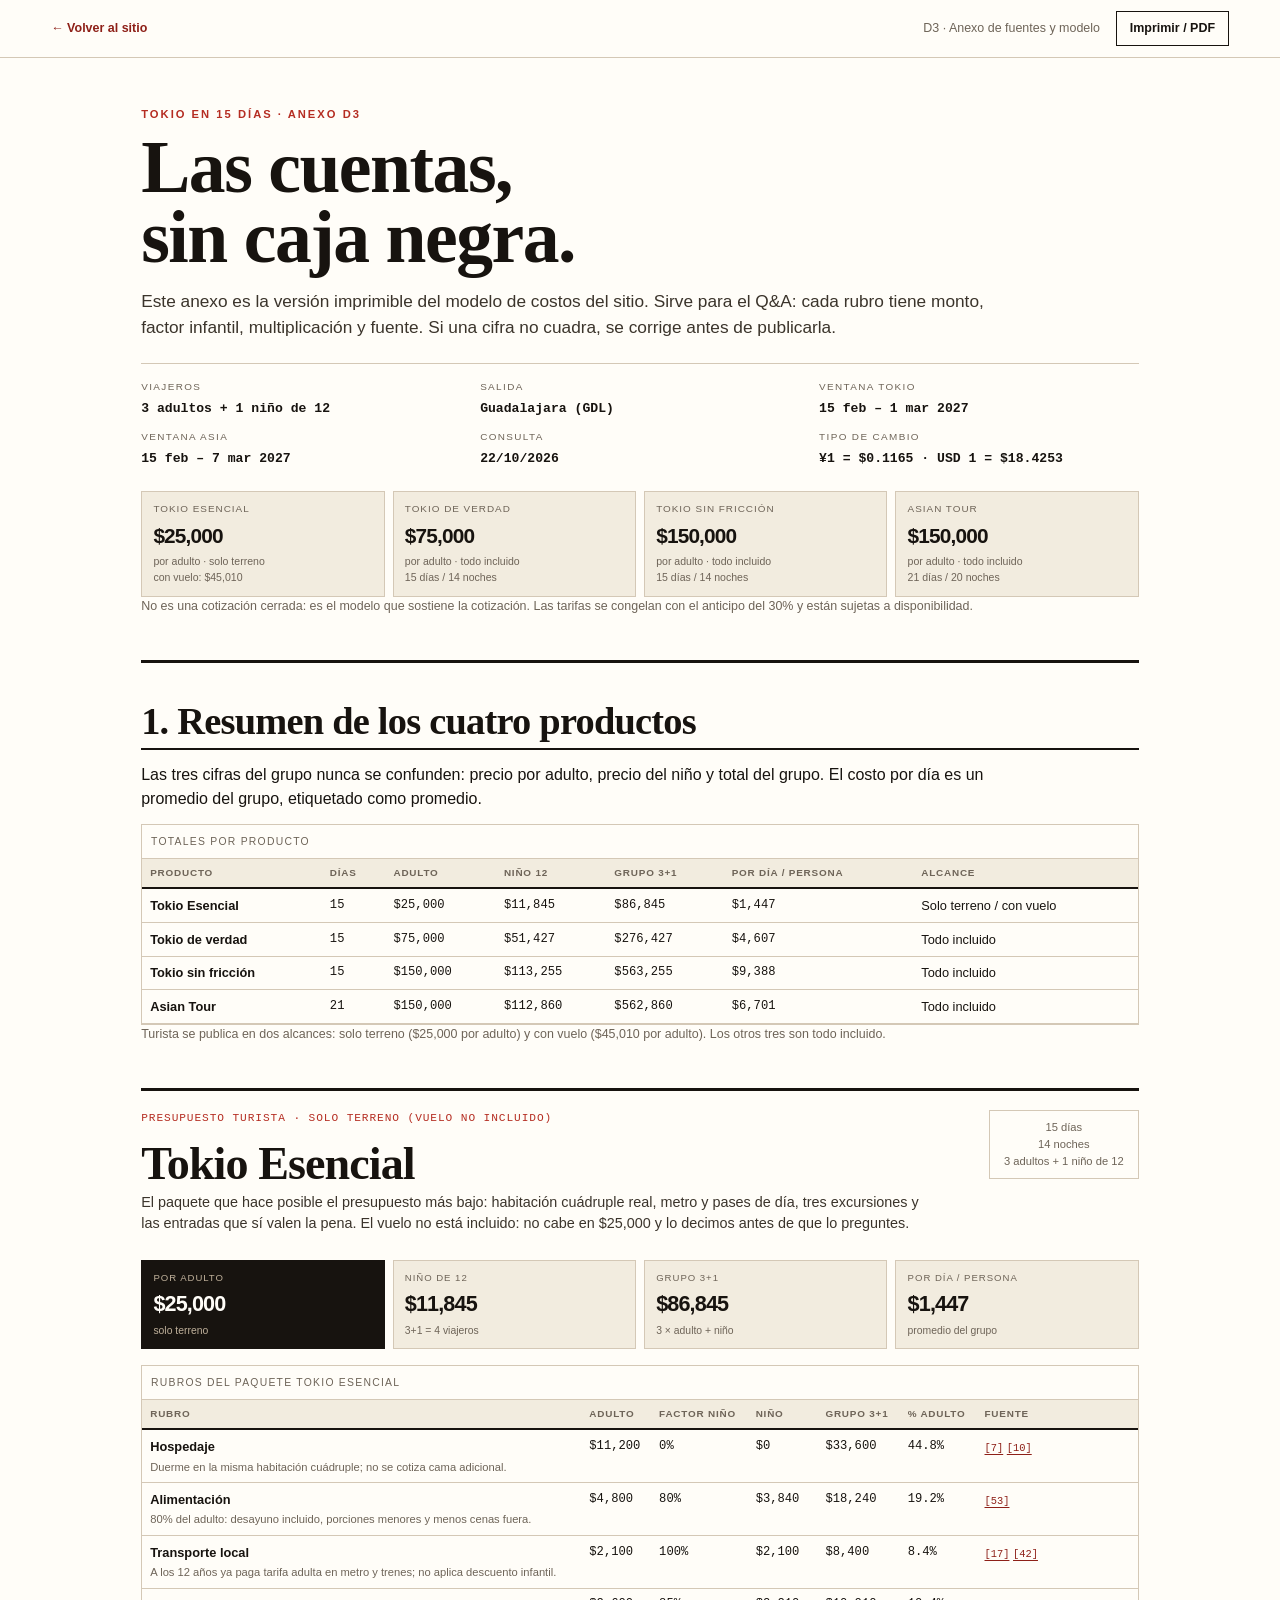
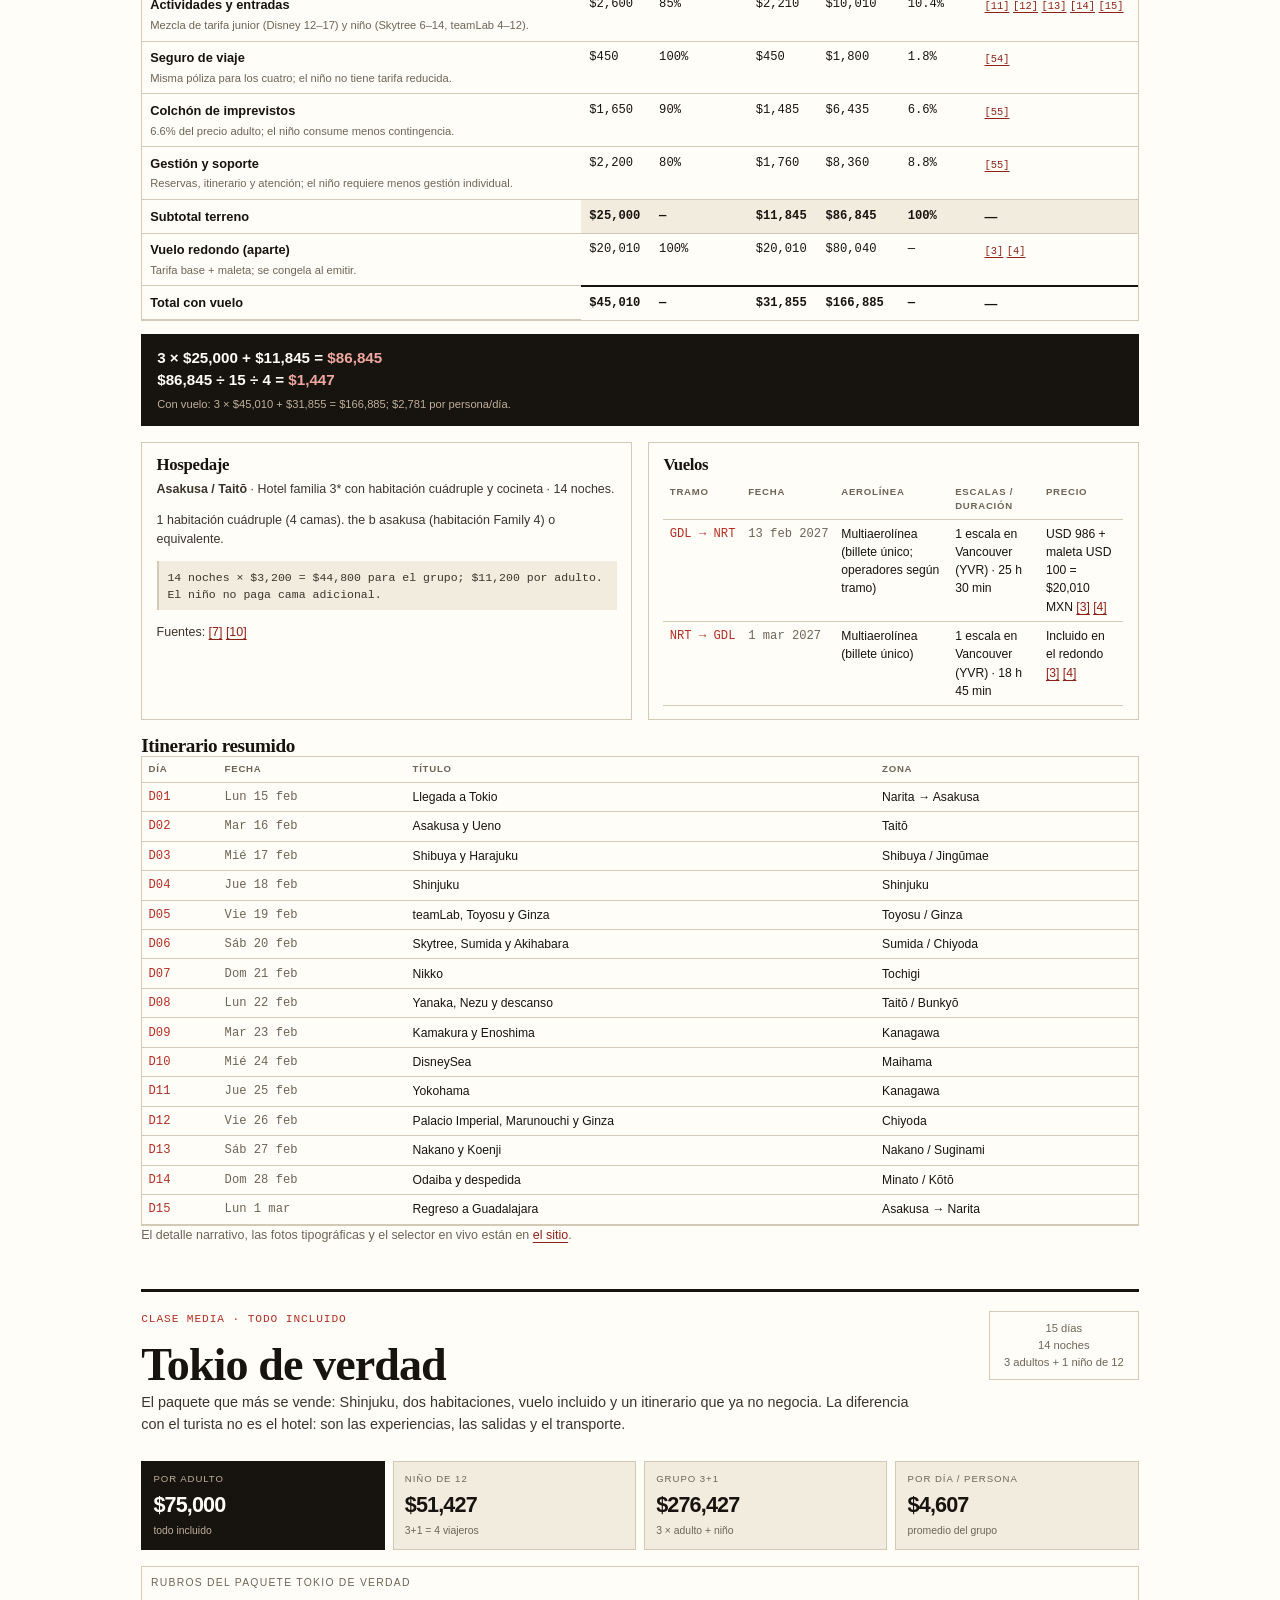
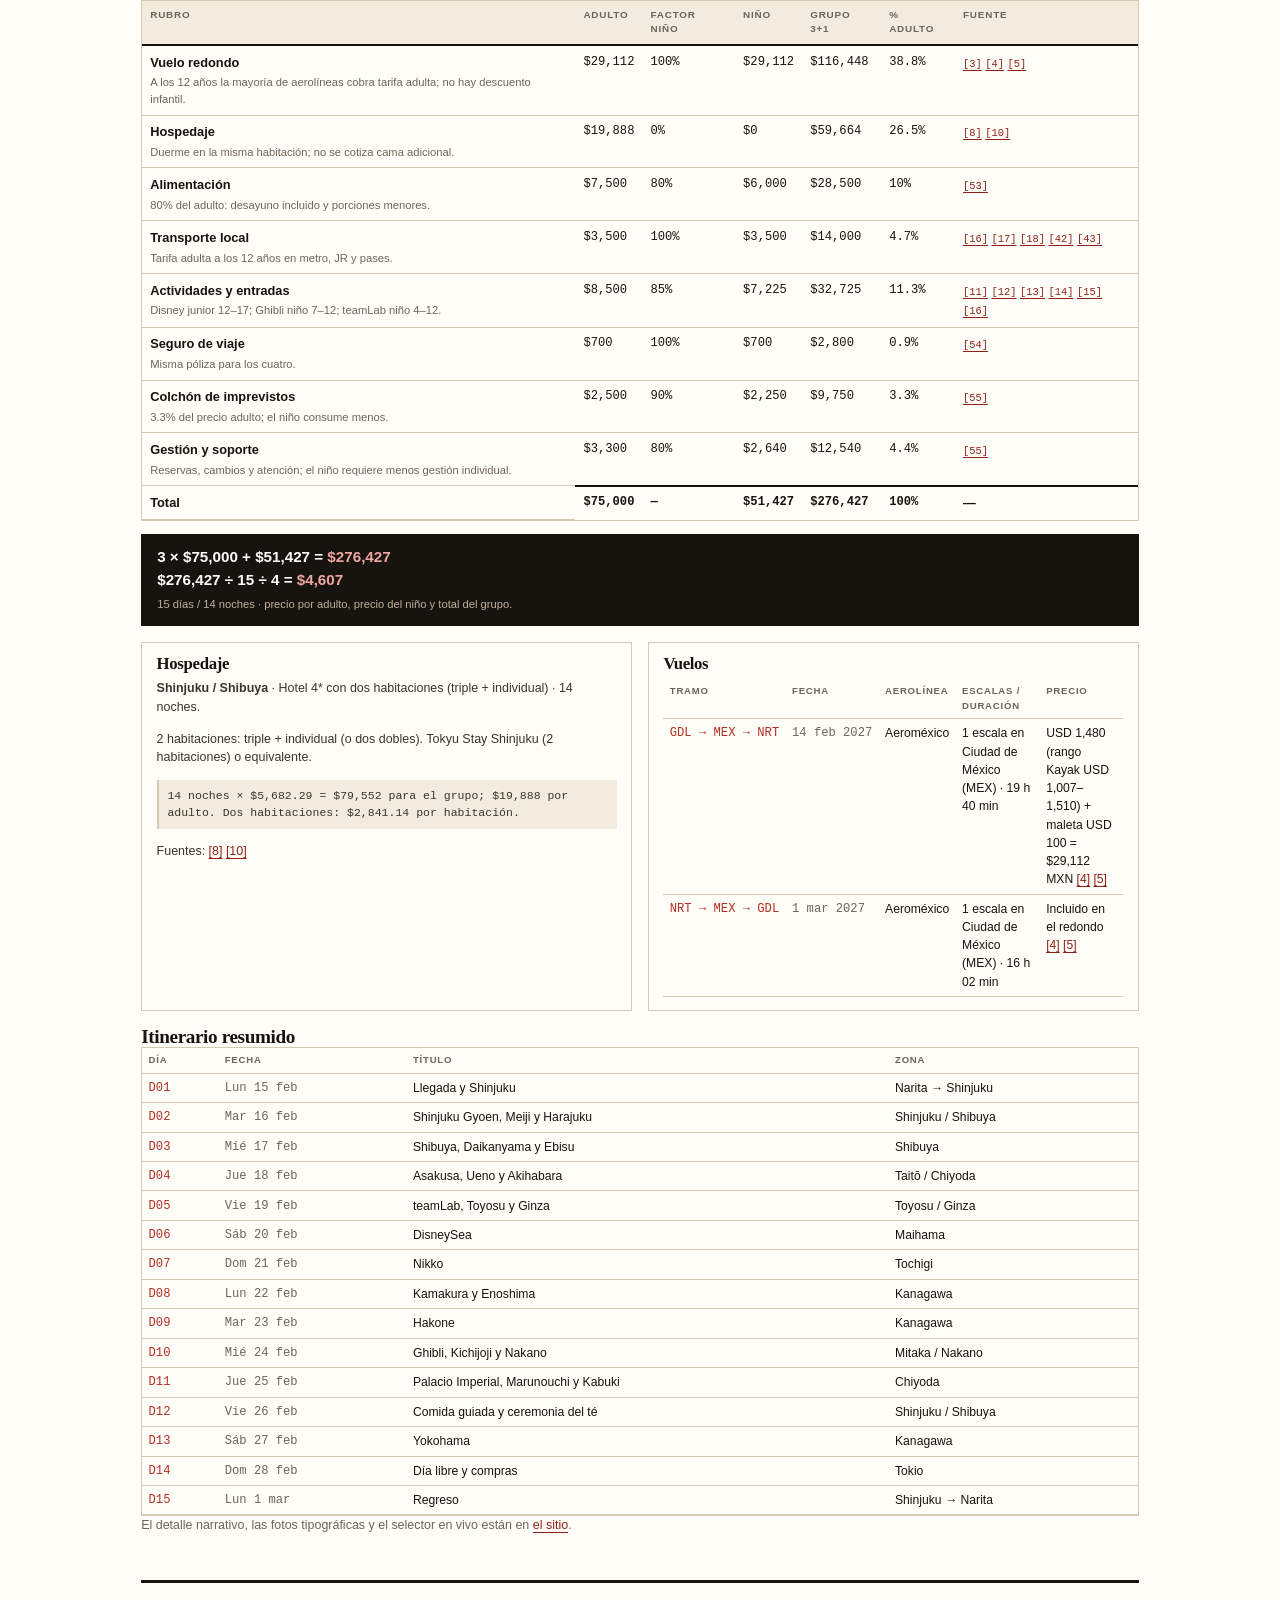
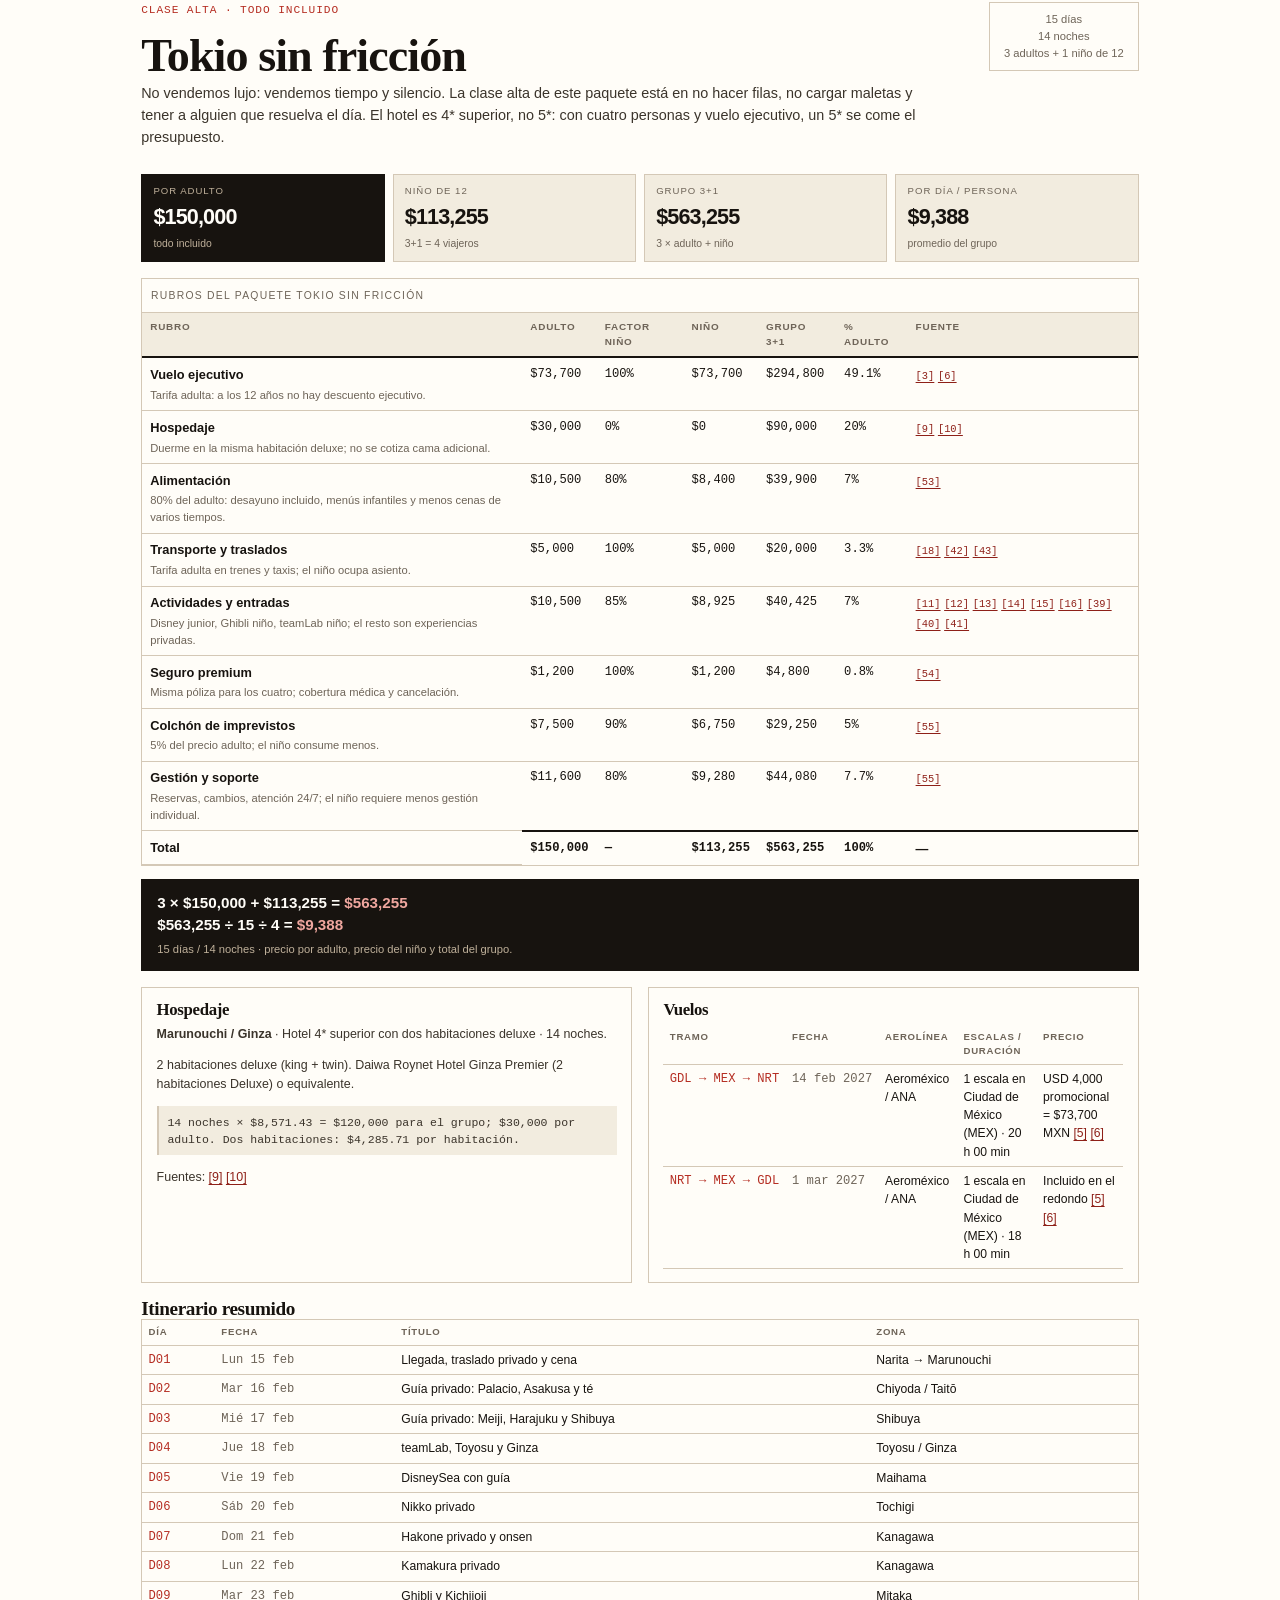
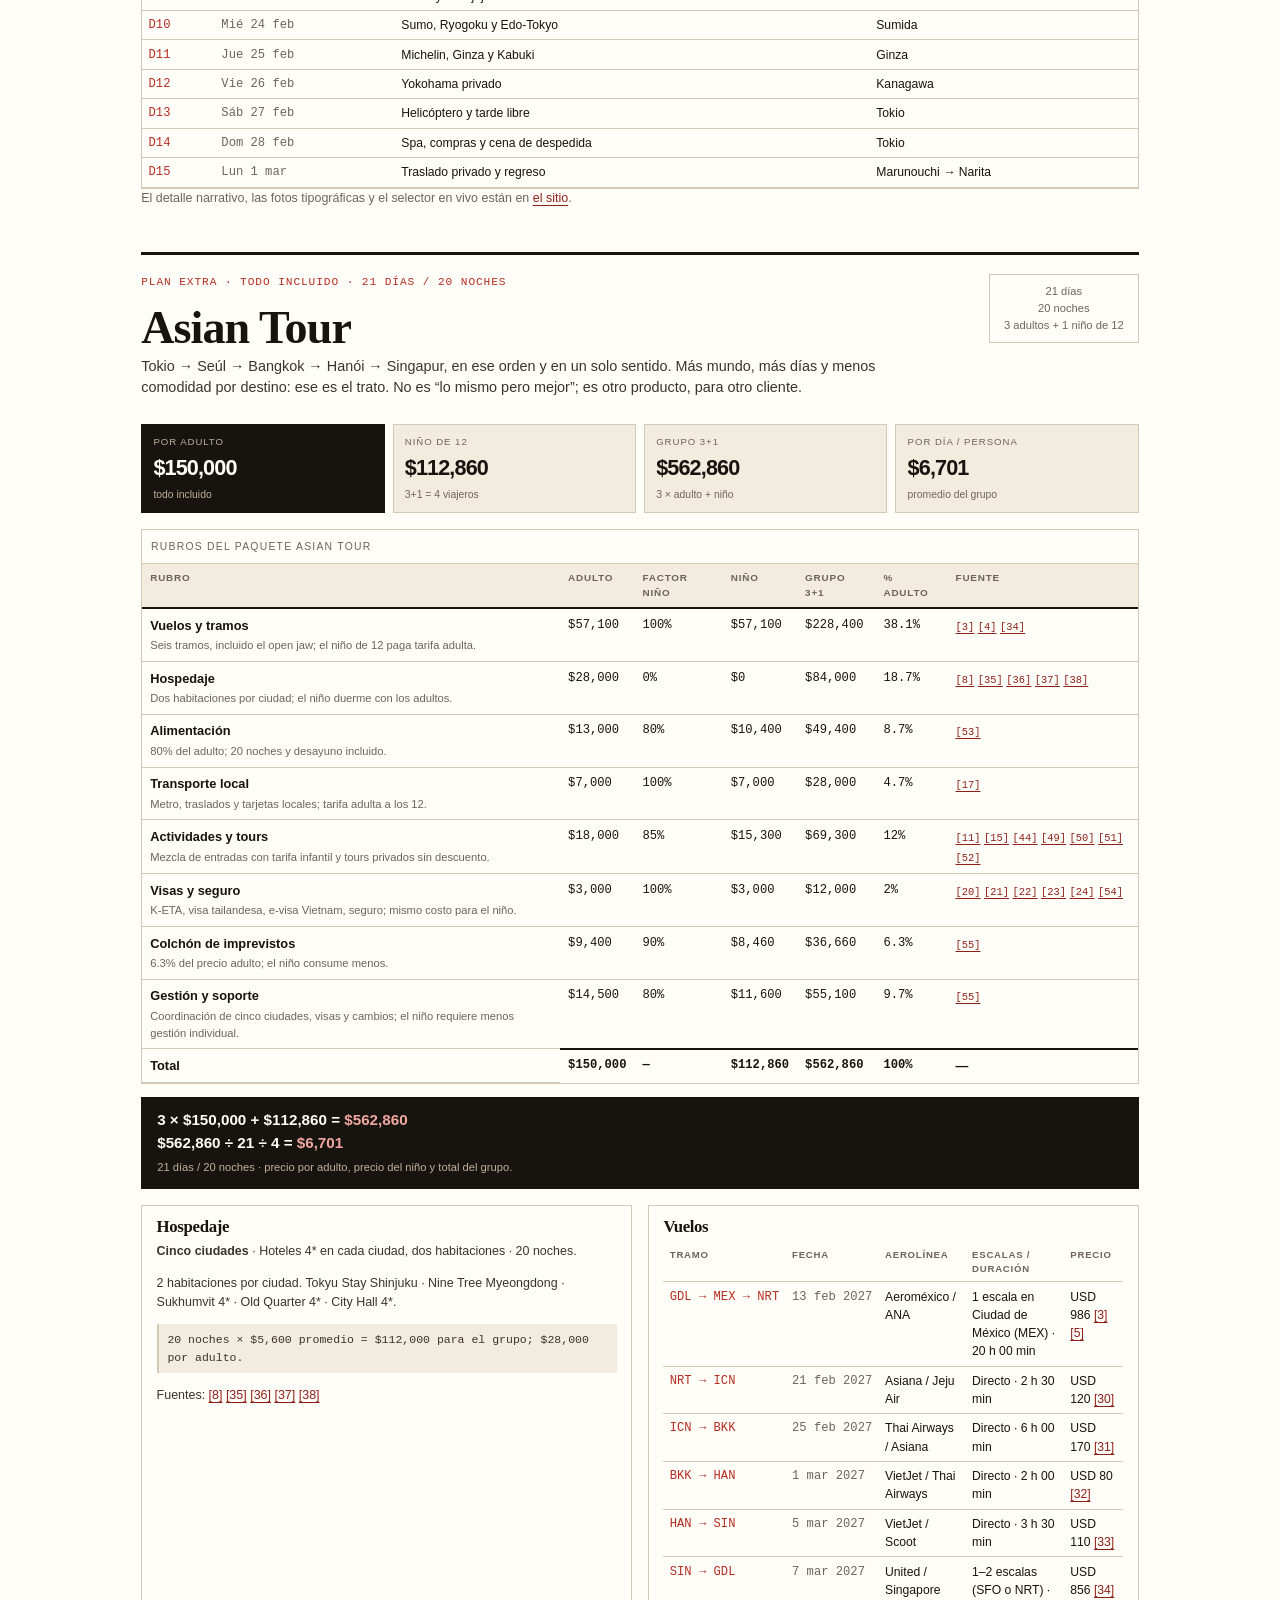
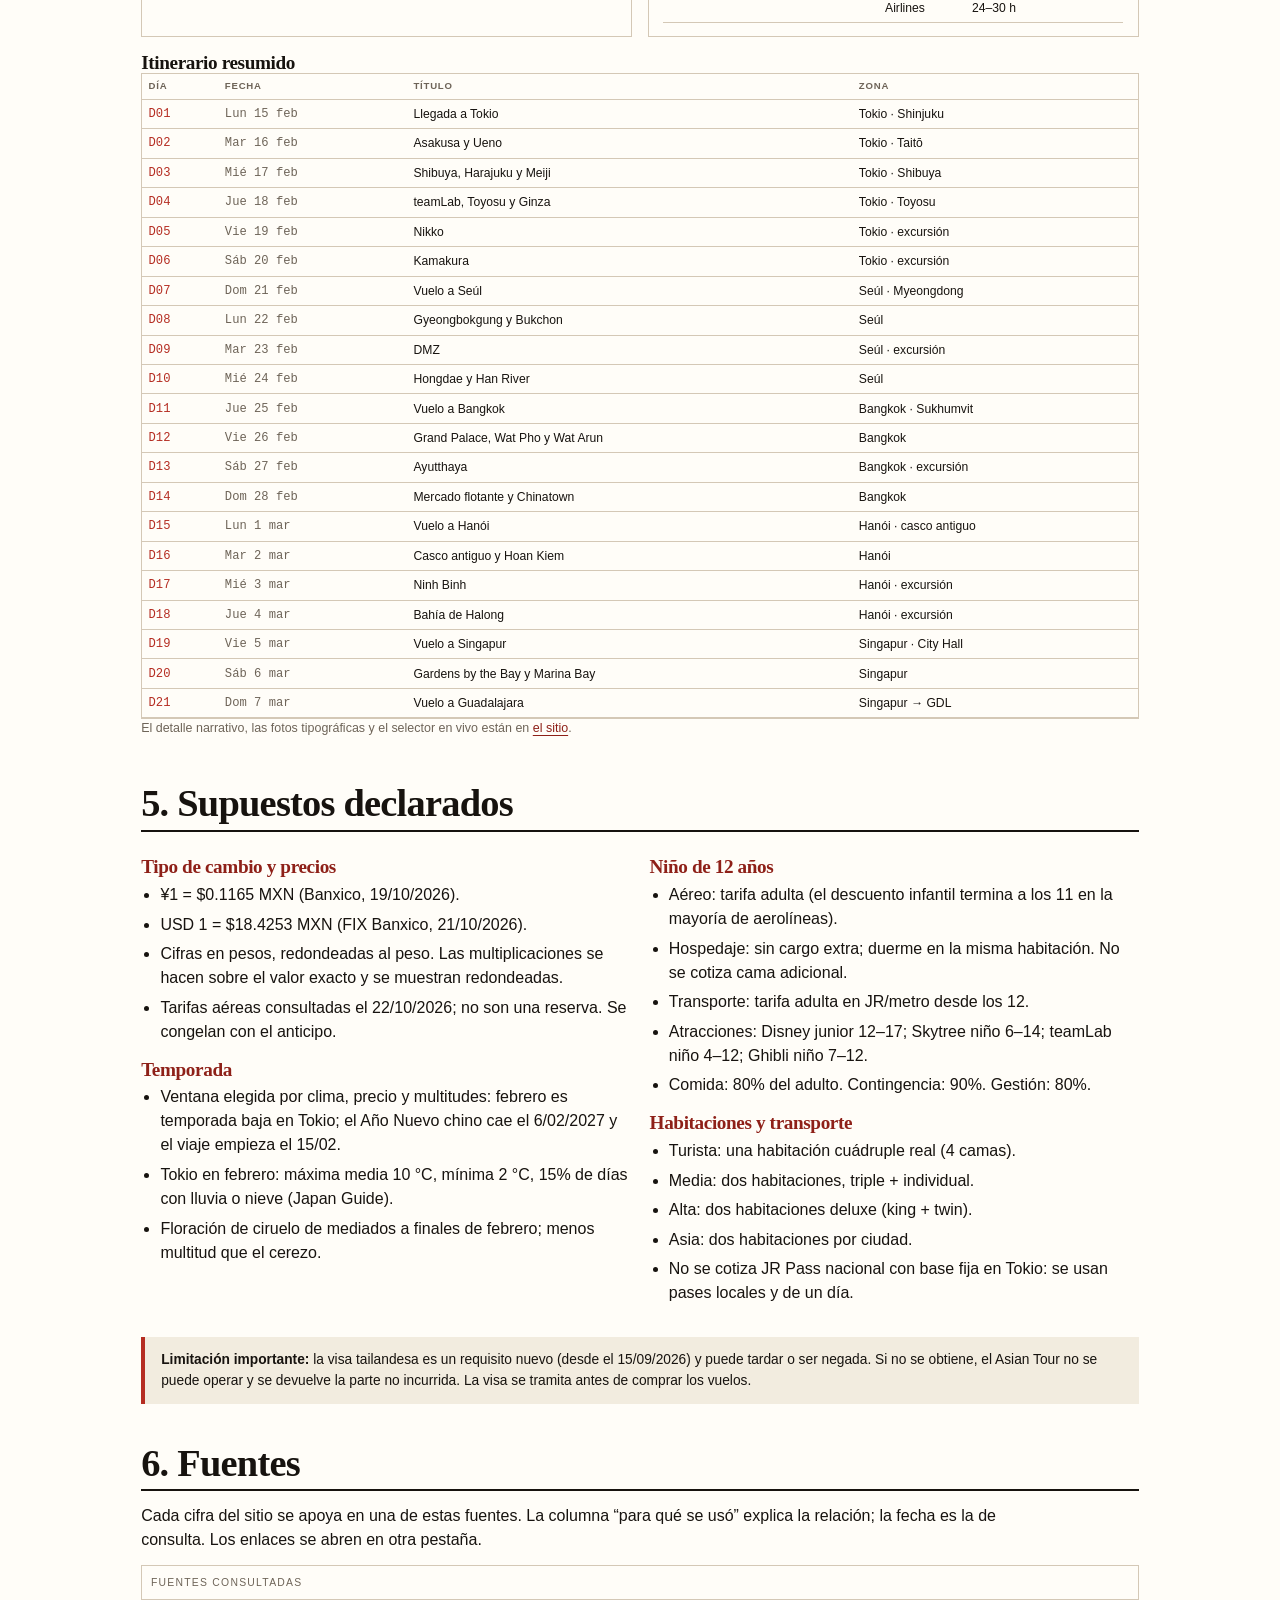
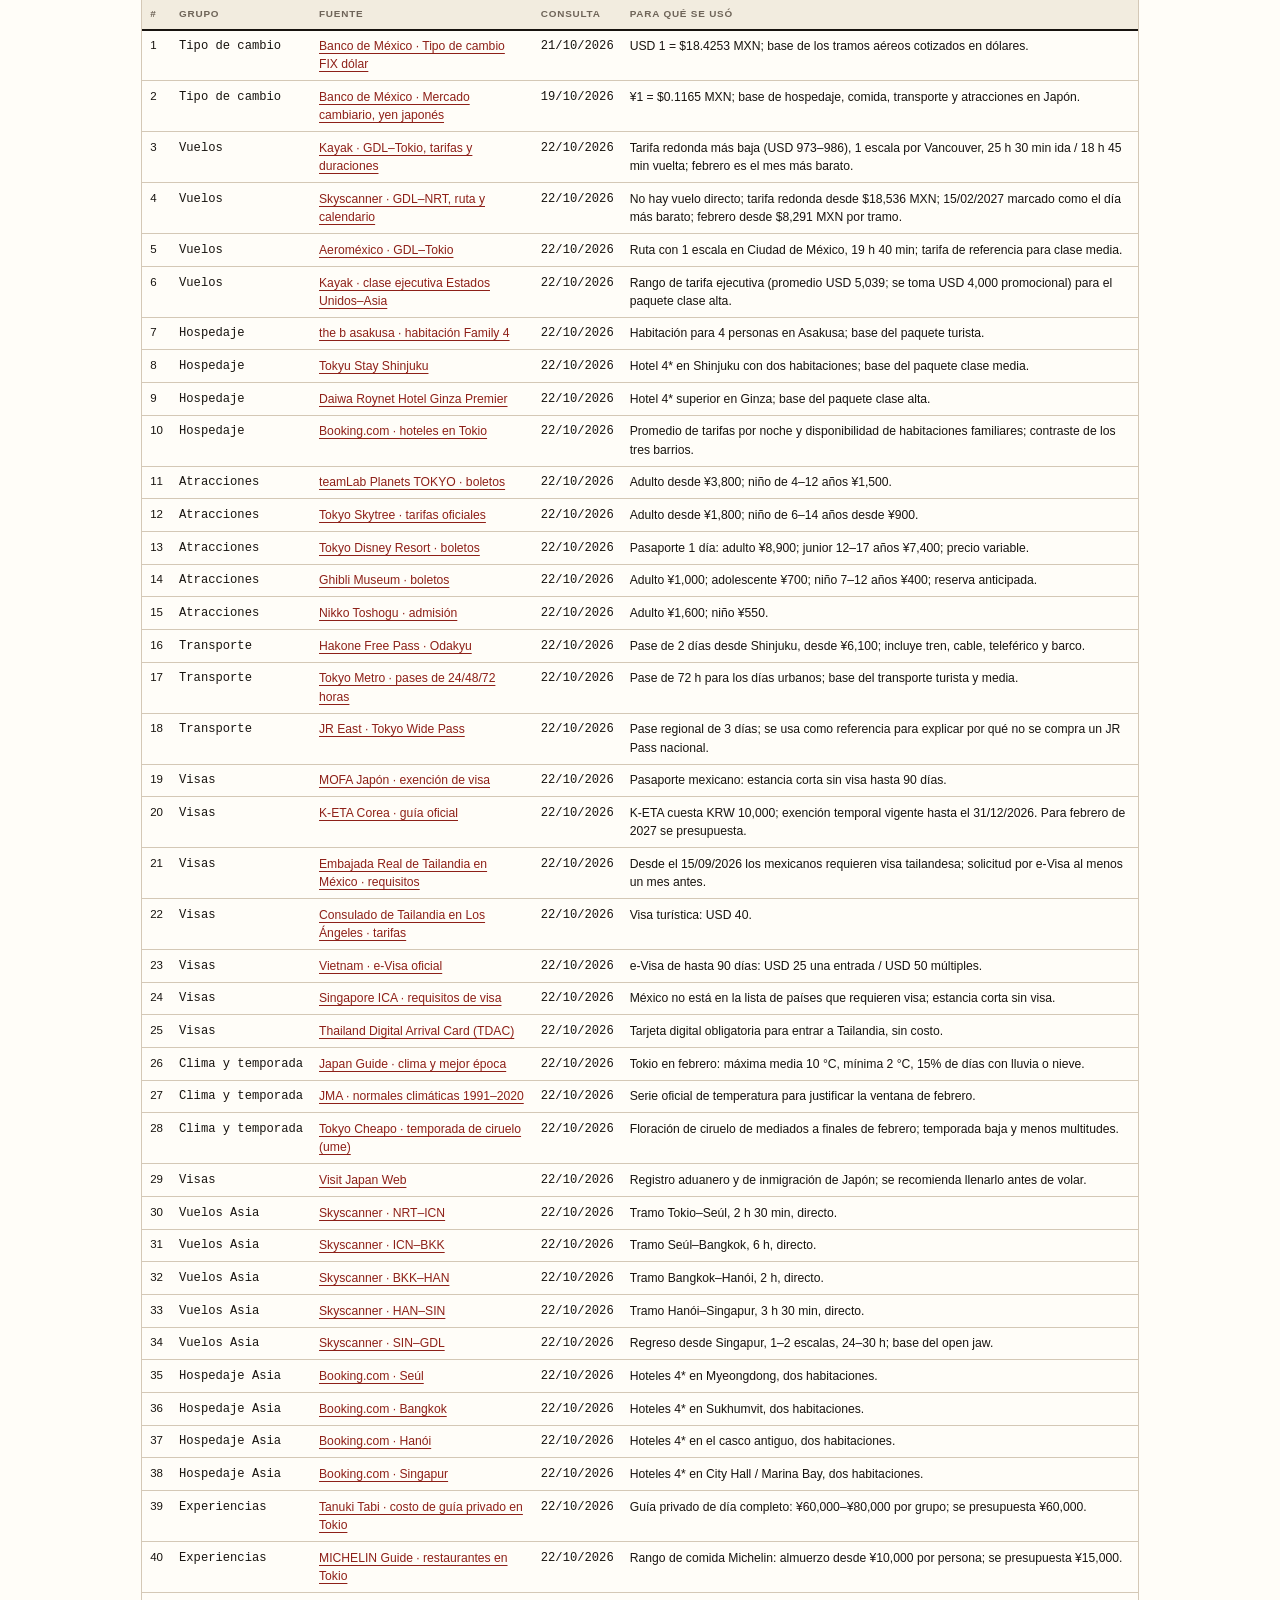
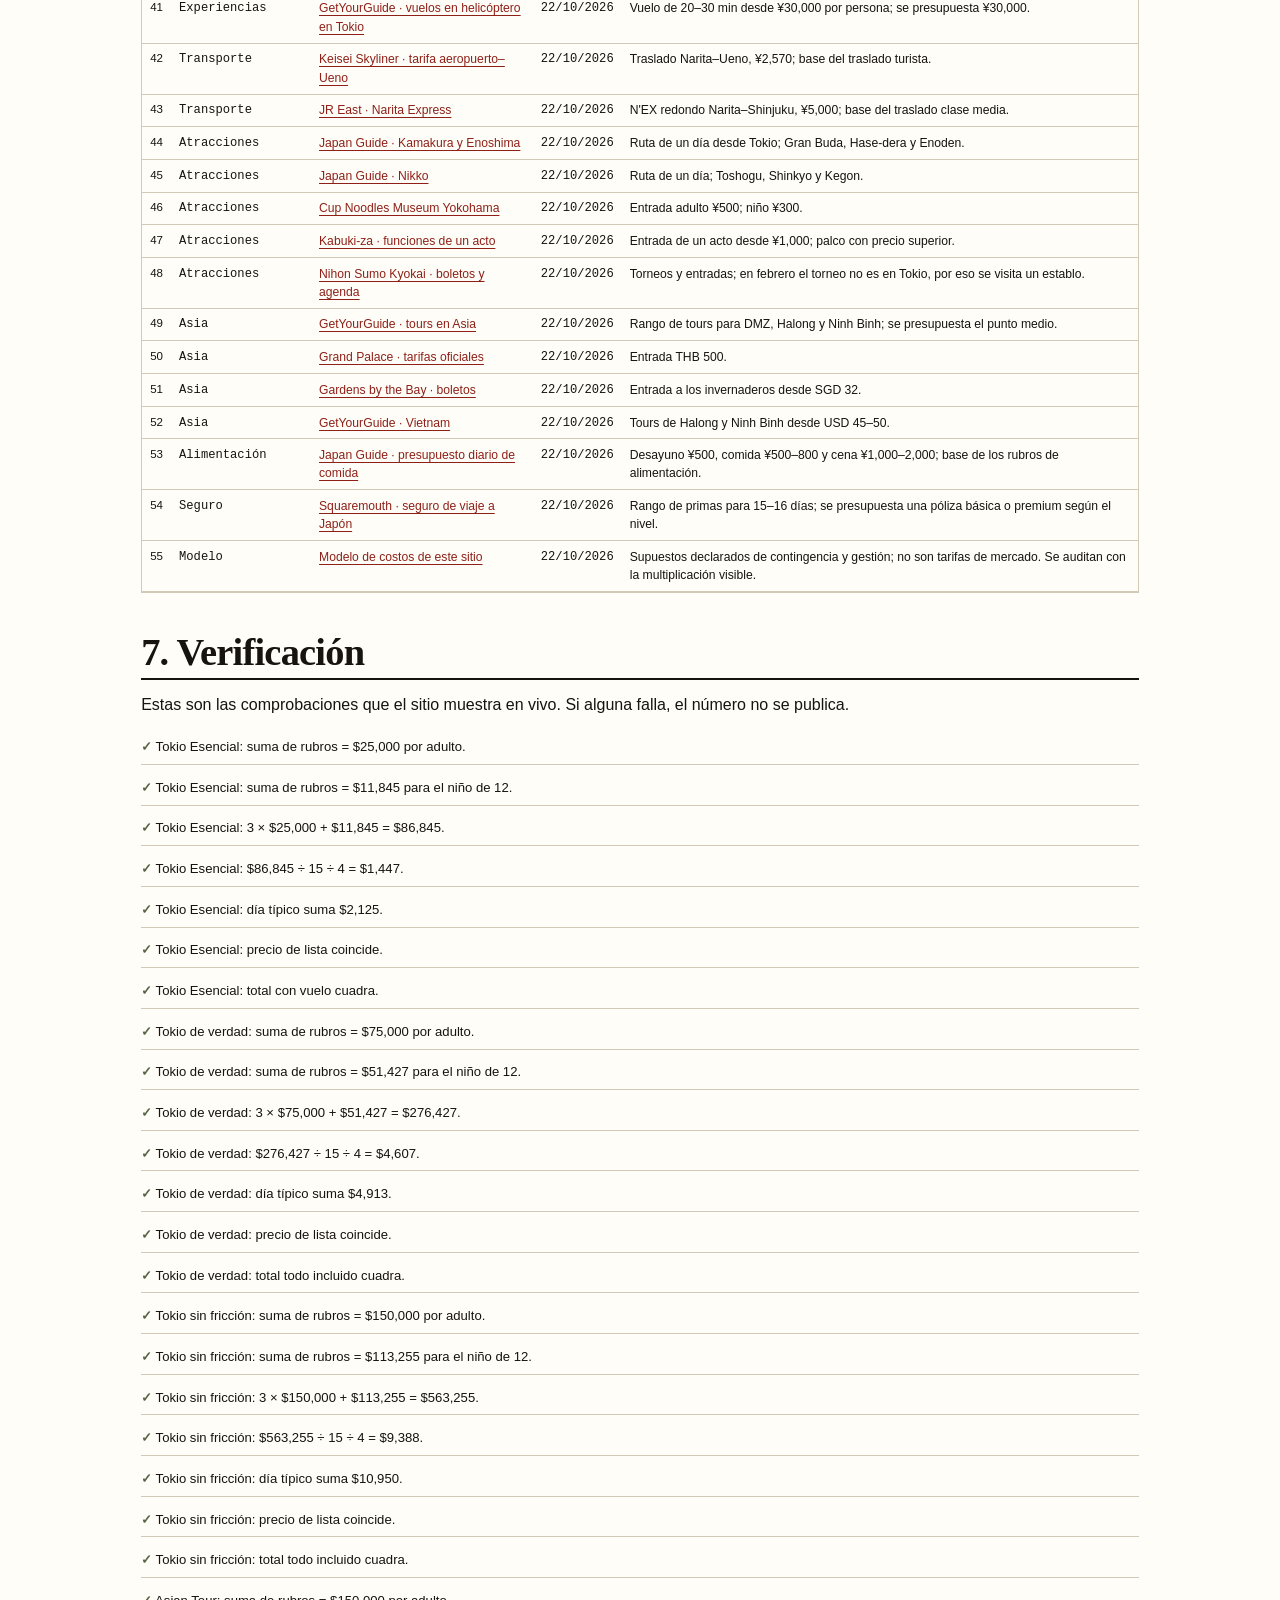
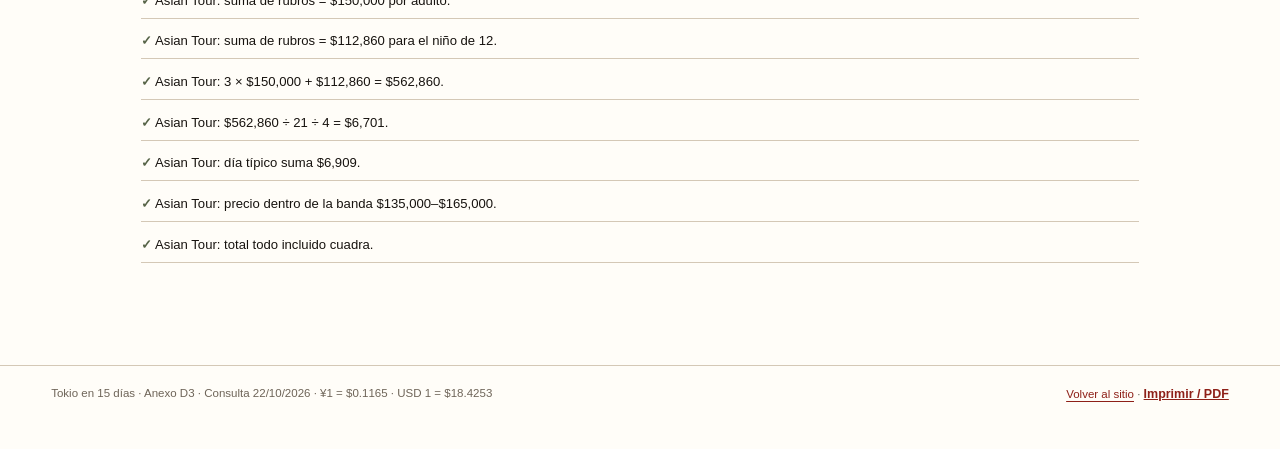
==== anexo.html @ 25822fd0 "Sitio Tokio en 15 días: tres presupuestos, Asian Tour y anexo auditable" ====
<!DOCTYPE html>
<html lang="es-MX">
<head>
  <meta charset="utf-8">
  <meta name="viewport" content="width=device-width, initial-scale=1">
  <title>Anexo de fuentes y modelo de costos · Tokio en 15 días</title>
  <meta name="description" content="Anexo imprimible con el modelo de costos, la aritmética y las fuentes del sitio Tokio en 15 días.">
  <meta name="theme-color" content="#14110e">
  <link rel="icon" href="./assets/favicon.svg" type="image/svg+xml">
  <link rel="stylesheet" href="./anexo.css">
</head>
<body class="anexo">
  <header class="anexo-top">
    <a href="./index.html">← Volver al sitio</a>
    <div class="anexo-top-actions">
      <span>D3 · Anexo de fuentes y modelo</span>
      <button type="button" data-print>Imprimir / PDF</button>
    </div>
  </header>

  <main class="anexo-main">
    <header class="anexo-cover">
      <p class="kicker">Tokio en 15 días · anexo D3</p>
      <h1>Las cuentas,<br>sin caja negra.</h1>
      <p class="lead">Este anexo es la versión imprimible del modelo de costos del sitio. Sirve para el Q&amp;A: cada rubro tiene monto, factor infantil, multiplicación y fuente. Si una cifra no cuadra, se corrige antes de publicarla.</p>
      <div class="anexo-meta">
        <div><span>Viajeros</span><b>3 adultos + 1 niño de 12</b></div>
        <div><span>Salida</span><b>Guadalajara (GDL)</b></div>
        <div><span>Ventana Tokio</span><b>15 feb – 1 mar 2027</b></div>
        <div><span>Ventana Asia</span><b>15 feb – 7 mar 2027</b></div>
        <div><span>Consulta</span><b>22/10/2026</b></div>
        <div><span>Tipo de cambio</span><b>¥1 = $0.1165 · USD 1 = $18.4253</b></div>
      </div>
      <div class="anexo-cover-grid" id="anexo-cover-grid"></div>
      <p class="nota">No es una cotización cerrada: es el modelo que sostiene la cotización. Las tarifas se congelan con el anticipo del 30% y están sujetas a disponibilidad.</p>
    </header>

    <section class="anexo-section" id="anexo-resumen">
      <h2>1. Resumen de los cuatro productos</h2>
      <p>Las tres cifras del grupo nunca se confunden: precio por adulto, precio del niño y total del grupo. El costo por día es un promedio del grupo, etiquetado como promedio.</p>
      <div class="anexo-table-wrap">
        <table class="anexo-table" id="anexo-totales">
          <caption>Totales por producto</caption>
          <thead><tr><th>Producto</th><th>Días</th><th>Adulto</th><th>Niño 12</th><th>Grupo 3+1</th><th>Por día / persona</th><th>Alcance</th></tr></thead>
          <tbody></tbody>
        </table>
      </div>
      <p class="nota">Turista se publica en dos alcances: solo terreno ($25,000 por adulto) y con vuelo ($45,010 por adulto). Los otros tres son todo incluido.</p>
    </section>

    <div id="anexo-productos"></div>

    <section class="anexo-section" id="anexo-supuestos">
      <h2>5. Supuestos declarados</h2>
      <div class="anexo-cols">
        <div>
          <h3>Tipo de cambio y precios</h3>
          <ul>
            <li>¥1 = $0.1165 MXN (Banxico, 19/10/2026).</li>
            <li>USD 1 = $18.4253 MXN (FIX Banxico, 21/10/2026).</li>
            <li>Cifras en pesos, redondeadas al peso. Las multiplicaciones se hacen sobre el valor exacto y se muestran redondeadas.</li>
            <li>Tarifas aéreas consultadas el 22/10/2026; no son una reserva. Se congelan con el anticipo.</li>
          </ul>
          <h3>Temporada</h3>
          <ul>
            <li>Ventana elegida por clima, precio y multitudes: febrero es temporada baja en Tokio; el Año Nuevo chino cae el 6/02/2027 y el viaje empieza el 15/02.</li>
            <li>Tokio en febrero: máxima media 10 °C, mínima 2 °C, 15% de días con lluvia o nieve (Japan Guide).</li>
            <li>Floración de ciruelo de mediados a finales de febrero; menos multitud que el cerezo.</li>
          </ul>
        </div>
        <div>
          <h3>Niño de 12 años</h3>
          <ul>
            <li>Aéreo: tarifa adulta (el descuento infantil termina a los 11 en la mayoría de aerolíneas).</li>
            <li>Hospedaje: sin cargo extra; duerme en la misma habitación. No se cotiza cama adicional.</li>
            <li>Transporte: tarifa adulta en JR/metro desde los 12.</li>
            <li>Atracciones: Disney junior 12–17; Skytree niño 6–14; teamLab niño 4–12; Ghibli niño 7–12.</li>
            <li>Comida: 80% del adulto. Contingencia: 90%. Gestión: 80%.</li>
          </ul>
          <h3>Habitaciones y transporte</h3>
          <ul>
            <li>Turista: una habitación cuádruple real (4 camas).</li>
            <li>Media: dos habitaciones, triple + individual.</li>
            <li>Alta: dos habitaciones deluxe (king + twin).</li>
            <li>Asia: dos habitaciones por ciudad.</li>
            <li>No se cotiza JR Pass nacional con base fija en Tokio: se usan pases locales y de un día.</li>
          </ul>
        </div>
      </div>
      <div class="anexo-warning">
        <b>Limitación importante:</b> la visa tailandesa es un requisito nuevo (desde el 15/09/2026) y puede tardar o ser negada. Si no se obtiene, el Asian Tour no se puede operar y se devuelve la parte no incurrida. La visa se tramita antes de comprar los vuelos.
      </div>
    </section>

    <section class="anexo-section" id="anexo-fuentes">
      <h2>6. Fuentes</h2>
      <p>Cada cifra del sitio se apoya en una de estas fuentes. La columna “para qué se usó” explica la relación; la fecha es la de consulta. Los enlaces se abren en otra pestaña.</p>
      <div class="anexo-table-wrap">
        <table class="anexo-table anexo-fuentes" id="anexo-fuentes-tabla">
          <caption>Fuentes consultadas</caption>
          <thead><tr><th>#</th><th>Grupo</th><th>Fuente</th><th>Consulta</th><th>Para qué se usó</th></tr></thead>
          <tbody></tbody>
        </table>
      </div>
    </section>

    <section class="anexo-section" id="anexo-verificacion">
      <h2>7. Verificación</h2>
      <p>Estas son las comprobaciones que el sitio muestra en vivo. Si alguna falla, el número no se publica.</p>
      <ul class="anexo-checks" id="anexo-checks"></ul>
    </section>
  </main>

  <footer class="anexo-footer">
    <p>Tokio en 15 días · Anexo D3 · Consulta 22/10/2026 · ¥1 = $0.1165 · USD 1 = $18.4253</p>
    <p><a href="./index.html">Volver al sitio</a> · <button type="button" data-print>Imprimir / PDF</button></p>
  </footer>

  <script src="./precios.js"></script>
  <script src="./anexo.js"></script>
</body>
</html>
---- anexo.css ----
/* Anexo imprimible · Tokio en 15 días */
:root {
  --paper: #fffdf8;
  --paper-2: #f2ecdf;
  --ink: #17130f;
  --ink-2: #3b342b;
  --muted: #6e6458;
  --line: #d4c8b6;
  --red: #b52d22;
  --red-dark: #8e2018;
  --indigo: #1d2b46;
  --moss: #566347;
  --serif: "Iowan Old Style", "Palatino Linotype", Palatino, "Book Antiqua", Georgia, serif;
  --sans: "Avenir Next", "Segoe UI", Roboto, Helvetica, Arial, sans-serif;
  --mono: ui-monospace, "SFMono-Regular", Menlo, Consolas, "Liberation Mono", monospace;
}
* { box-sizing: border-box; }
html { -webkit-text-size-adjust: 100%; }
body {
  margin: 0;
  background: var(--paper);
  color: var(--ink);
  font: 16px/1.5 var(--sans);
}
a { color: var(--red-dark); text-underline-offset: 3px; }
a:hover { color: var(--red); }
h1, h2, h3, h4 { font-family: var(--serif); font-weight: 600; line-height: 1.05; letter-spacing: -0.02em; margin: 0; }
h1 { font-size: clamp(2.6rem, 6vw, 4.6rem); line-height: 0.95; }
h2 { font-size: clamp(1.6rem, 3vw, 2.4rem); }
h3 { font-size: 1.2rem; }
p { margin: 0 0 0.8rem; }
ul { margin: 0 0 1rem; padding-left: 1.2rem; }
li { margin-bottom: 0.35rem; }
.kicker { font-size: 0.7rem; letter-spacing: 0.18em; text-transform: uppercase; color: var(--red); font-weight: 700; margin-bottom: 0.6rem; }
.nota { font-size: 0.78rem; color: var(--muted); }
.mono { font-family: var(--mono); font-variant-numeric: tabular-nums; }

.anexo-top {
  display: flex;
  justify-content: space-between;
  align-items: center;
  gap: 1rem;
  padding: 0.7rem 4vw;
  border-bottom: 1px solid var(--line);
  font-size: 0.78rem;
  background: var(--paper);
  position: sticky;
  top: 0;
  z-index: 10;
}
.anexo-top a { text-decoration: none; font-weight: 700; }
.anexo-top-actions { display: flex; align-items: center; gap: 1rem; color: var(--muted); }
button {
  font: inherit;
  border: 1px solid var(--ink);
  background: transparent;
  color: var(--ink);
  padding: 0.45rem 0.8rem;
  cursor: pointer;
  font-size: 0.78rem;
  font-weight: 700;
}
button:hover { background: var(--ink); color: var(--paper); }

.anexo-main { max-width: 1100px; margin: 0 auto; padding: 3rem 4vw 4rem; }
.anexo-cover { border-bottom: 3px solid var(--ink); padding-bottom: 2rem; margin-bottom: 2rem; }
.anexo-cover .lead { font-size: 1.08rem; max-width: 850px; color: var(--ink-2); margin-top: 1rem; }
.anexo-meta { display: grid; grid-template-columns: repeat(3, minmax(0, 1fr)); gap: 0.7rem 1.2rem; margin: 1.4rem 0 0; border-top: 1px solid var(--line); padding-top: 1rem; }
.anexo-meta span { display: block; font-size: 0.62rem; letter-spacing: 0.14em; text-transform: uppercase; color: var(--muted); }
.anexo-meta b { font-family: var(--mono); font-size: 0.82rem; font-weight: 600; }
.anexo-cover-grid { display: grid; grid-template-columns: repeat(4, minmax(0, 1fr)); gap: 0.5rem; margin: 1.4rem 0 0; }
.anexo-cover-price { border: 1px solid var(--line); background: var(--paper-2); padding: 0.6rem 0.7rem; }
.anexo-cover-price span { display: block; font-size: 0.62rem; letter-spacing: 0.1em; text-transform: uppercase; color: var(--muted); }
.anexo-cover-price b { display: block; font-family: var(--sans); font-variant-numeric: tabular-nums; font-weight: 800; font-size: 1.3rem; letter-spacing: -0.04em; margin: 0.2rem 0; }
.anexo-cover-price small { display: block; font-size: 0.66rem; color: var(--muted); }
.anexo-section { margin: 2.4rem 0; }
.anexo-section > h2 { border-bottom: 2px solid var(--ink); padding-bottom: 0.4rem; margin-bottom: 0.8rem; }
.anexo-section > p { max-width: 900px; }
.anexo-cols { display: grid; grid-template-columns: 1fr 1fr; gap: 1.2rem; }
.anexo-cols h3 { margin-top: 0.8rem; margin-bottom: 0.35rem; color: var(--red-dark); }
.anexo-warning { border-left: 4px solid var(--red); background: var(--paper-2); padding: 0.8rem 1rem; font-size: 0.86rem; margin-top: 1rem; }

.anexo-table-wrap { overflow-x: auto; border: 1px solid var(--line); }
.anexo-table { width: 100%; border-collapse: collapse; font-size: 0.8rem; }
.anexo-table caption { text-align: left; font-size: 0.65rem; letter-spacing: 0.12em; text-transform: uppercase; color: var(--muted); padding: 0.55rem; border-bottom: 1px solid var(--line); }
.anexo-table th, .anexo-table td { padding: 0.42rem 0.5rem; border-bottom: 1px solid var(--line); text-align: left; vertical-align: top; }
.anexo-table thead th { background: var(--paper-2); font-size: 0.62rem; letter-spacing: 0.08em; text-transform: uppercase; color: var(--muted); border-bottom: 2px solid var(--ink); }
.anexo-table td:nth-child(2), .anexo-table td:nth-child(3), .anexo-table td:nth-child(4), .anexo-table td:nth-child(5), .anexo-table td:nth-child(6) { font-family: var(--mono); font-variant-numeric: tabular-nums; font-size: 0.76rem; white-space: nowrap; }
.anexo-table tr.total td { border-top: 2px solid var(--ink); border-bottom: 0; font-weight: 700; }
.anexo-table tr.subtotal td { border-top: 1px solid var(--line); font-weight: 700; background: var(--paper-2); }
.anexo-table .ref { font-family: var(--mono); font-size: 0.65rem; color: var(--red-dark); }
.anexo-table .basis { display: block; font-family: var(--sans); font-size: 0.7rem; color: var(--muted); font-weight: 400; margin-top: 0.15rem; }

.anexo-product { border-top: 3px solid var(--ink); padding-top: 1.2rem; margin: 2.8rem 0; }
.anexo-product-head { display: grid; grid-template-columns: 1fr auto; gap: 1rem; align-items: start; }
.anexo-product-head .tag { font-family: var(--mono); font-size: 0.7rem; color: var(--red); text-transform: uppercase; letter-spacing: 0.08em; }
.anexo-product-head h2 { font-size: clamp(2rem, 3.6vw, 3rem); margin: 0.2rem 0; }
.anexo-product-head p { max-width: 780px; color: var(--ink-2); font-size: 0.9rem; }
.anexo-product-head .scope { border: 1px solid var(--line); padding: 0.5rem 0.7rem; font-size: 0.7rem; text-align: center; color: var(--muted); min-width: 150px; }

.anexo-price-grid { display: grid; grid-template-columns: repeat(4, minmax(0, 1fr)); gap: 0.5rem; margin: 0.8rem 0 1rem; }
.anexo-price { border: 1px solid var(--line); background: var(--paper-2); padding: 0.6rem 0.7rem; }
.anexo-price.main { background: var(--ink); color: var(--paper); border-color: var(--ink); }
.anexo-price span { display: block; font-size: 0.6rem; text-transform: uppercase; letter-spacing: 0.1em; color: var(--muted); }
.anexo-price.main span { color: #bfb09a; }
.anexo-price b { display: block; font-family: var(--sans); font-variant-numeric: tabular-nums; font-weight: 800; font-size: 1.35rem; letter-spacing: -0.04em; margin-top: 0.15rem; }
.anexo-price small { display: block; font-size: 0.65rem; color: var(--muted); margin-top: 0.15rem; }
.anexo-price.main small { color: #bfb09a; }

.anexo-formula { background: var(--ink); color: var(--paper); padding: 0.8rem 1rem; font-family: var(--sans); font-variant-numeric: tabular-nums; font-weight: 600; font-size: 0.95rem; line-height: 1.5; margin: 0.8rem 0; }
.anexo-formula em { color: #f0a79f; font-style: normal; }
.anexo-formula small { display: block; font-family: var(--sans); font-size: 0.7rem; color: #bfb09a; font-weight: 400; margin-top: 0.25rem; }

.anexo-two { display: grid; grid-template-columns: 1fr 1fr; gap: 1rem; margin: 1rem 0; }
.anexo-box { border: 1px solid var(--line); padding: 0.8rem 0.9rem; }
.anexo-box h3 { font-size: 1.05rem; margin-bottom: 0.4rem; }
.anexo-box p { font-size: 0.78rem; color: var(--ink-2); }
.anexo-box .math { font-family: var(--mono); font-size: 0.72rem; background: var(--paper-2); padding: 0.45rem 0.55rem; border-left: 2px solid var(--line); }
.anexo-itinerary { width: 100%; border-collapse: collapse; font-size: 0.76rem; }
.anexo-itinerary th, .anexo-itinerary td { padding: 0.32rem 0.4rem; border-bottom: 1px solid var(--line); text-align: left; vertical-align: top; }
.anexo-itinerary th { font-size: 0.6rem; text-transform: uppercase; letter-spacing: 0.08em; color: var(--muted); }
.anexo-itinerary td:first-child { font-family: var(--mono); color: var(--red); white-space: nowrap; }
.anexo-itinerary td:nth-child(2) { font-family: var(--mono); white-space: nowrap; color: var(--muted); }

.anexo-fuentes { font-size: 0.72rem; }
.anexo-fuentes td:nth-child(3) { font-family: var(--sans); white-space: normal; }
.anexo-fuentes td:nth-child(4) { white-space: nowrap; }
.anexo-fuentes td:nth-child(5) { font-family: var(--sans); white-space: normal; overflow-wrap: anywhere; }
.anexo-checks { list-style: none; padding: 0; }
.anexo-checks li { border-bottom: 1px solid var(--line); padding: 0.45rem 0; font-size: 0.82rem; }
.anexo-checks .ok { color: var(--moss); font-weight: 700; }
.anexo-checks .bad { color: var(--red); font-weight: 700; }

.anexo-footer { border-top: 1px solid var(--line); padding: 1.2rem 4vw 2rem; font-size: 0.72rem; color: var(--muted); display: flex; justify-content: space-between; gap: 1rem; flex-wrap: wrap; }
.anexo-footer button { border: 0; padding: 0; text-decoration: underline; color: var(--red-dark); }

@media (max-width: 760px) {
  .anexo-top { position: static; flex-wrap: wrap; }
  .anexo-top-actions span { display: none; }
  .anexo-main { padding: 1.5rem 1rem 2rem; }
  .anexo-meta { grid-template-columns: 1fr 1fr; }
  .anexo-cols, .anexo-two { grid-template-columns: 1fr; }
  .anexo-price-grid { grid-template-columns: 1fr 1fr; }
  .anexo-cover-grid { grid-template-columns: 1fr 1fr; }
  .anexo-product-head { grid-template-columns: 1fr; }
  .anexo-product-head .scope { justify-self: start; }
}

@media print {
  @page { size: A4 portrait; margin: 12mm; }
  body { background: #fff; color: #000; font-size: 9pt; }
  .anexo-top { display: none; }
  .anexo-main { max-width: none; padding: 0; }
  .anexo-cover { break-after: page; }
  .anexo-section { break-inside: auto; }
  .anexo-product { break-before: page; border-top: 2px solid #000; }
  .anexo-product:first-child { break-before: auto; }
  .anexo-product-head h2 { font-size: 22pt; }
  .anexo-price-grid { grid-template-columns: repeat(4, 1fr); }
  .anexo-cover-grid { grid-template-columns: repeat(4, 1fr); }
  .anexo-price.main { background: #000; color: #fff; }
  .anexo-formula { background: #000; color: #fff; }
  .anexo-table { font-size: 7pt; }
  .anexo-table th, .anexo-table td { padding: 0.28rem 0.3rem; }
  .anexo-table thead { display: table-header-group; }
  .anexo-table tr { break-inside: avoid; }
  .anexo-fuentes { font-size: 6.2pt; table-layout: fixed; width: 100%; }
  .anexo-fuentes th:nth-child(1), .anexo-fuentes td:nth-child(1) { width: 4%; }
  .anexo-fuentes th:nth-child(2), .anexo-fuentes td:nth-child(2) { width: 13%; }
  .anexo-fuentes th:nth-child(3), .anexo-fuentes td:nth-child(3) { width: 27%; }
  .anexo-fuentes th:nth-child(4), .anexo-fuentes td:nth-child(4) { width: 12%; }
  .anexo-fuentes th:nth-child(5), .anexo-fuentes td:nth-child(5) { width: 44%; min-width: 0; }
  .anexo-fuentes td { overflow-wrap: anywhere; word-break: break-word; }
  .anexo-fuentes a { text-decoration: none; }
  .anexo-footer { display: none; }
  a { color: #000; text-decoration: none; }
  .anexo-warning { border: 1px solid #000; background: #fff; }
}
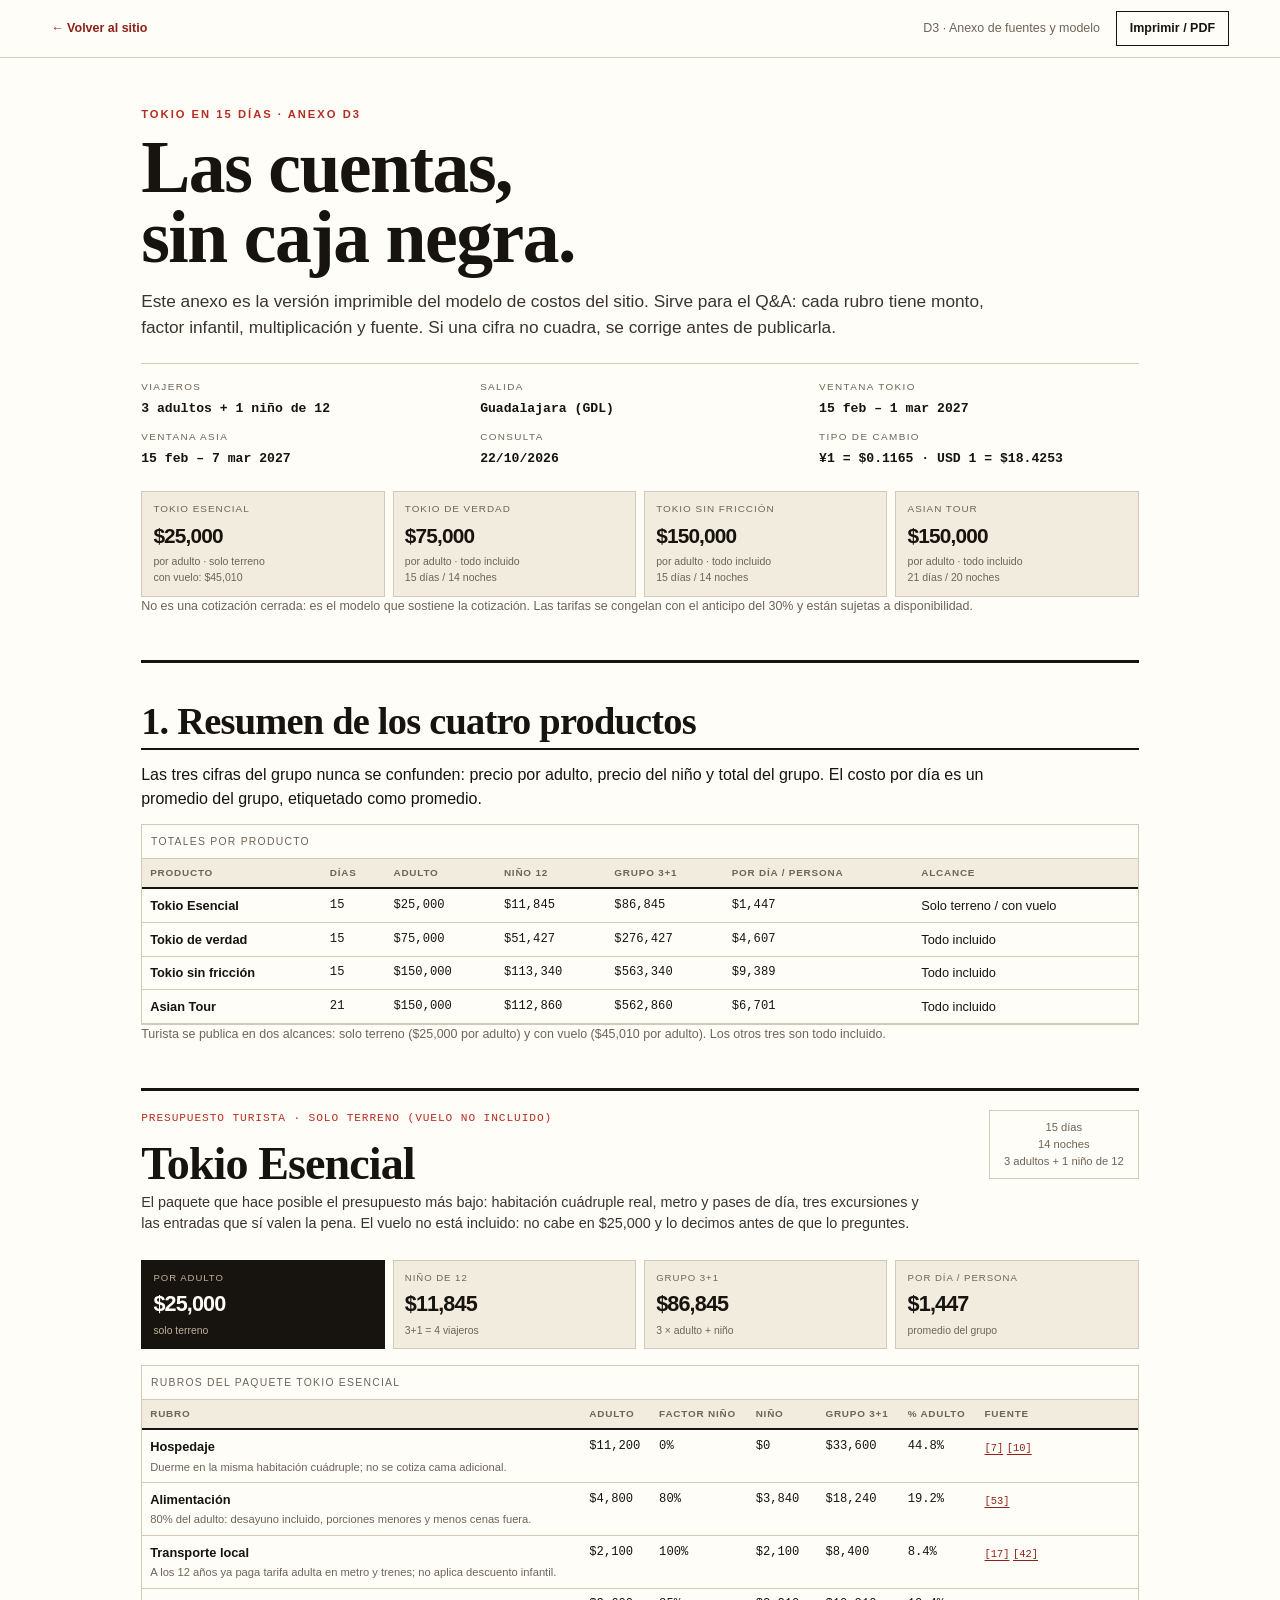
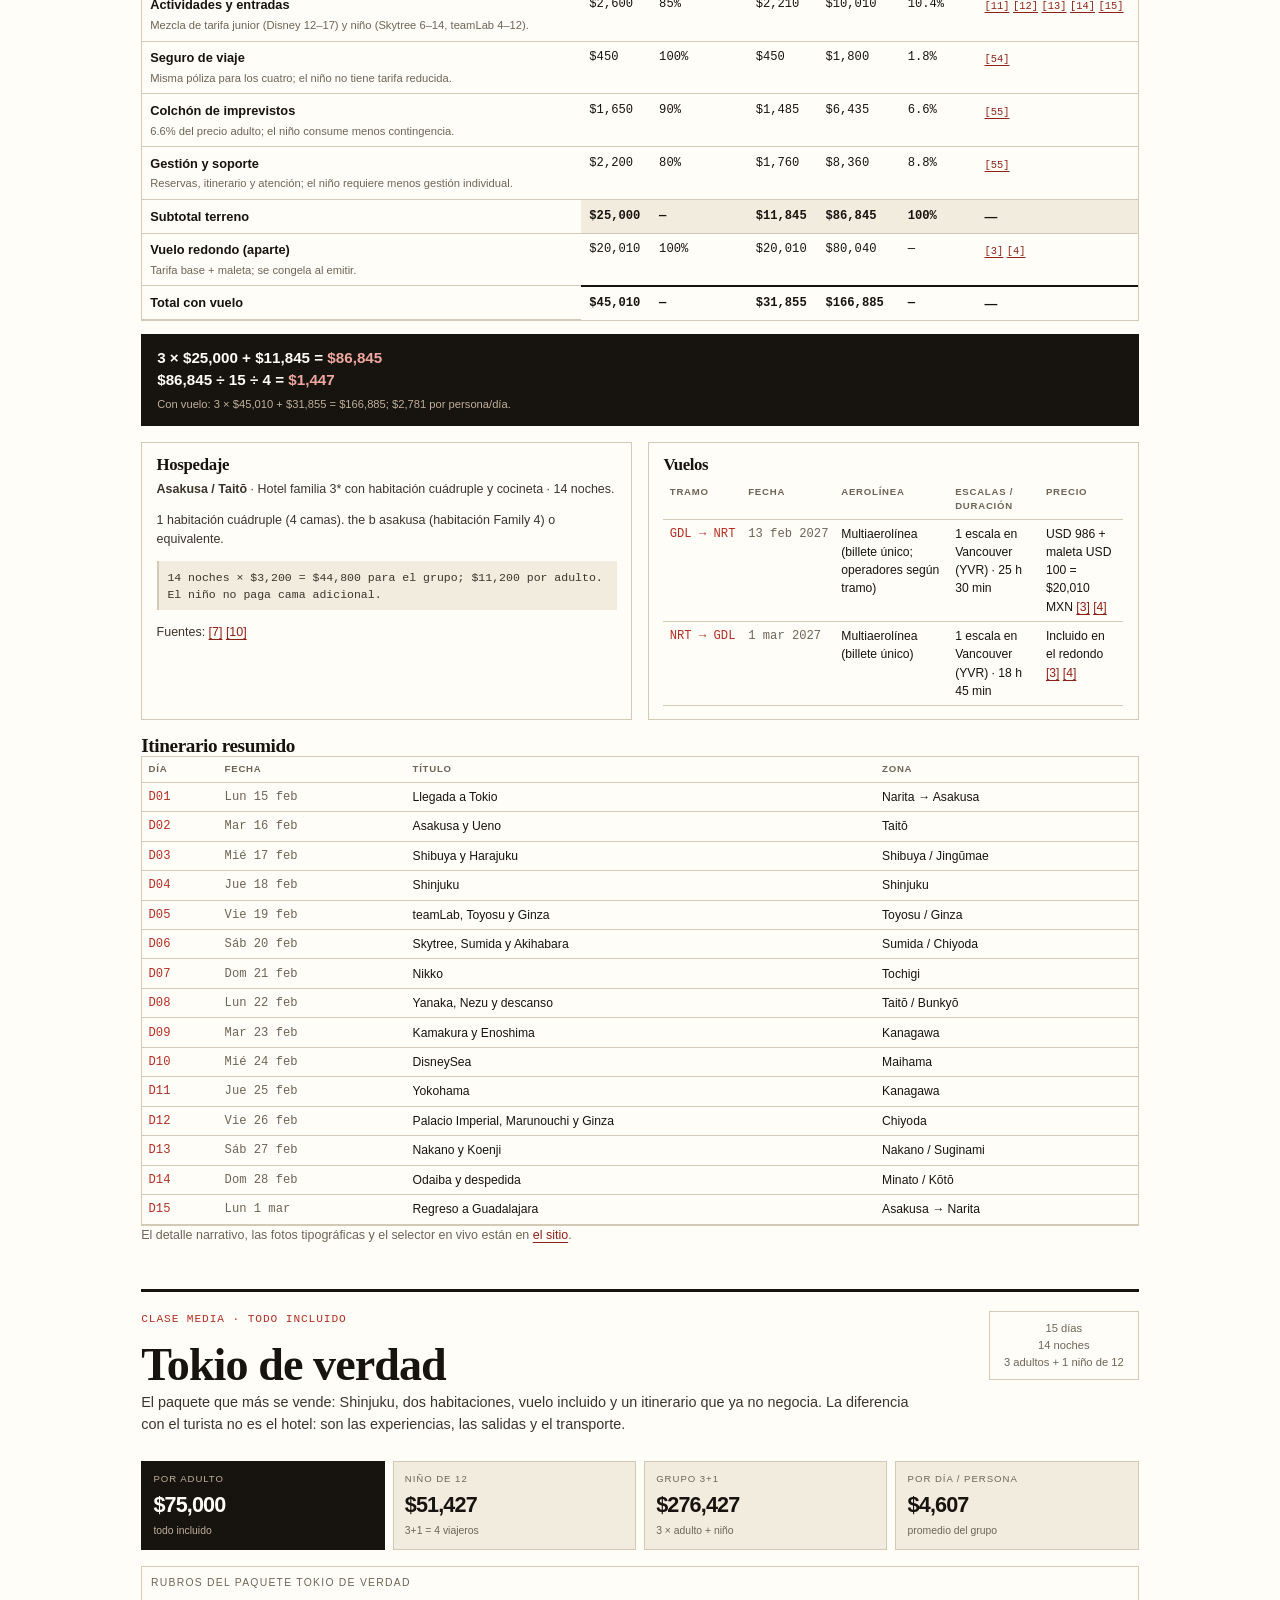
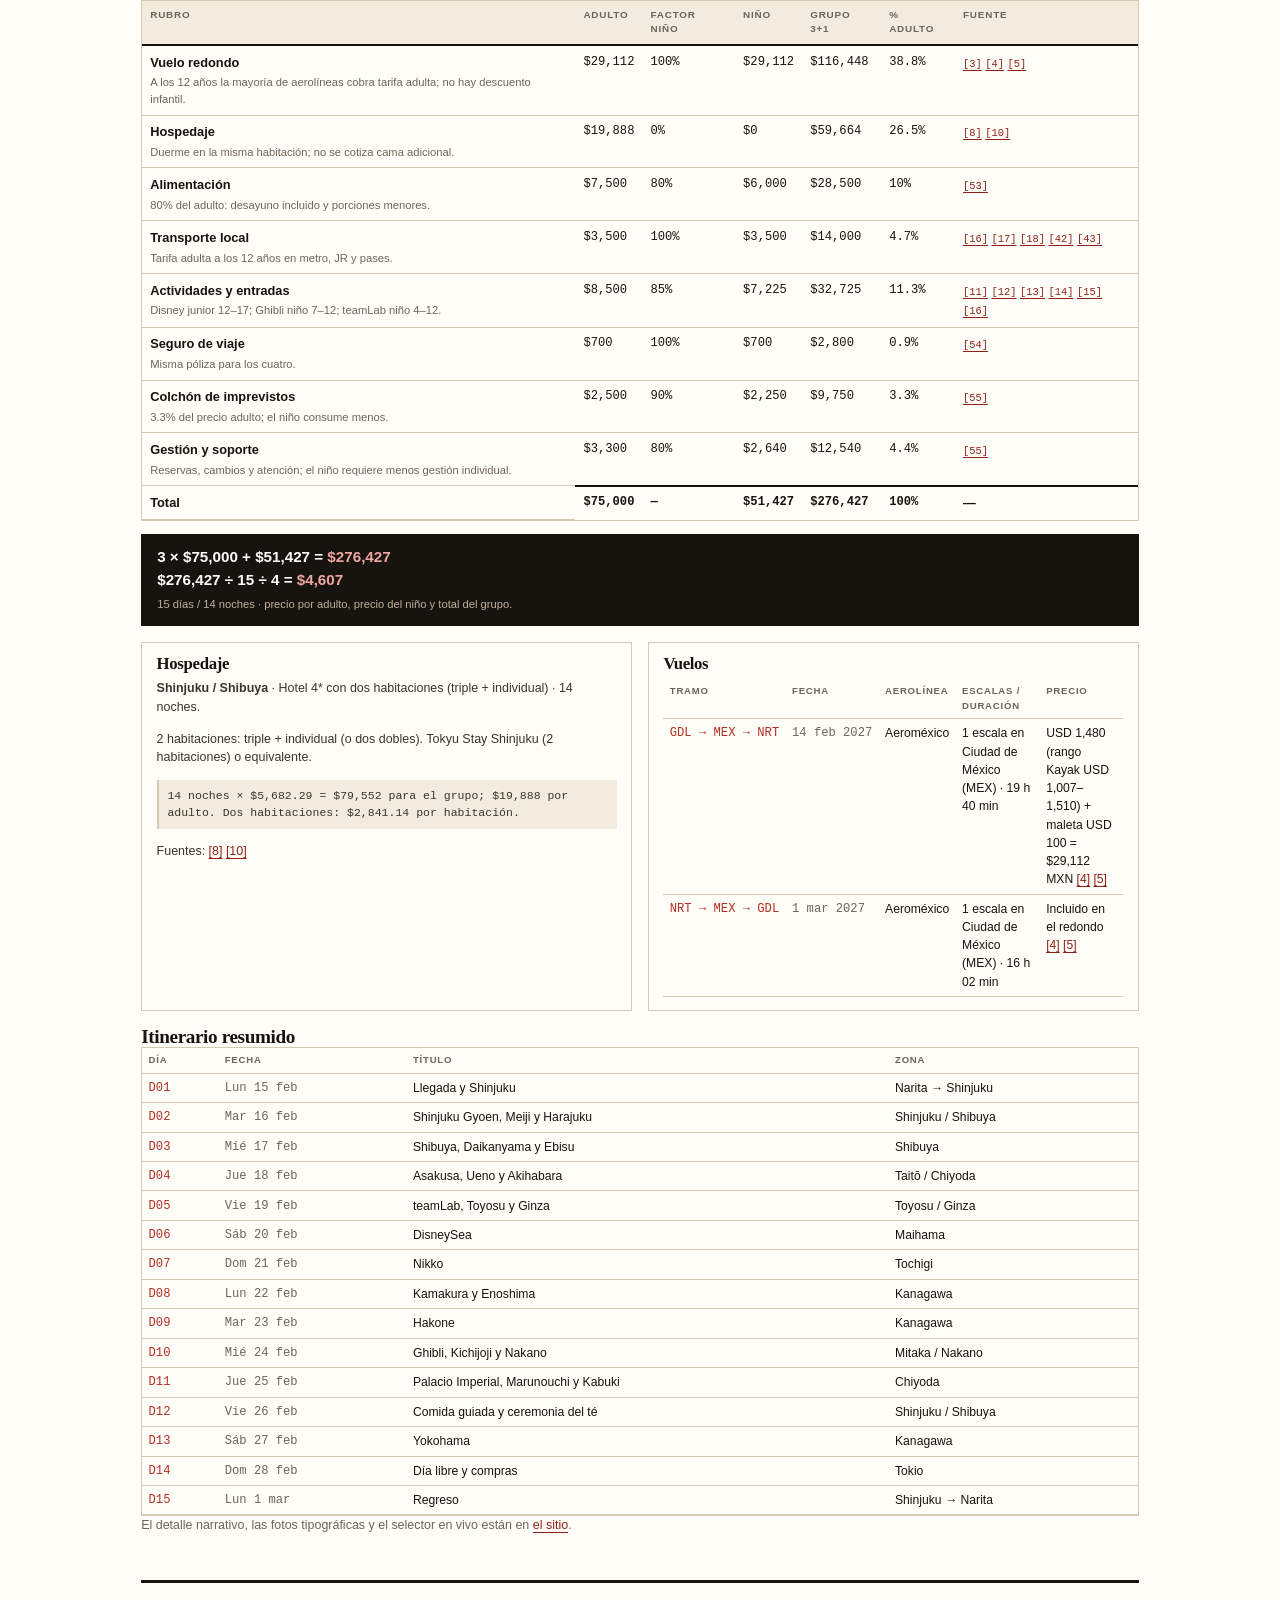
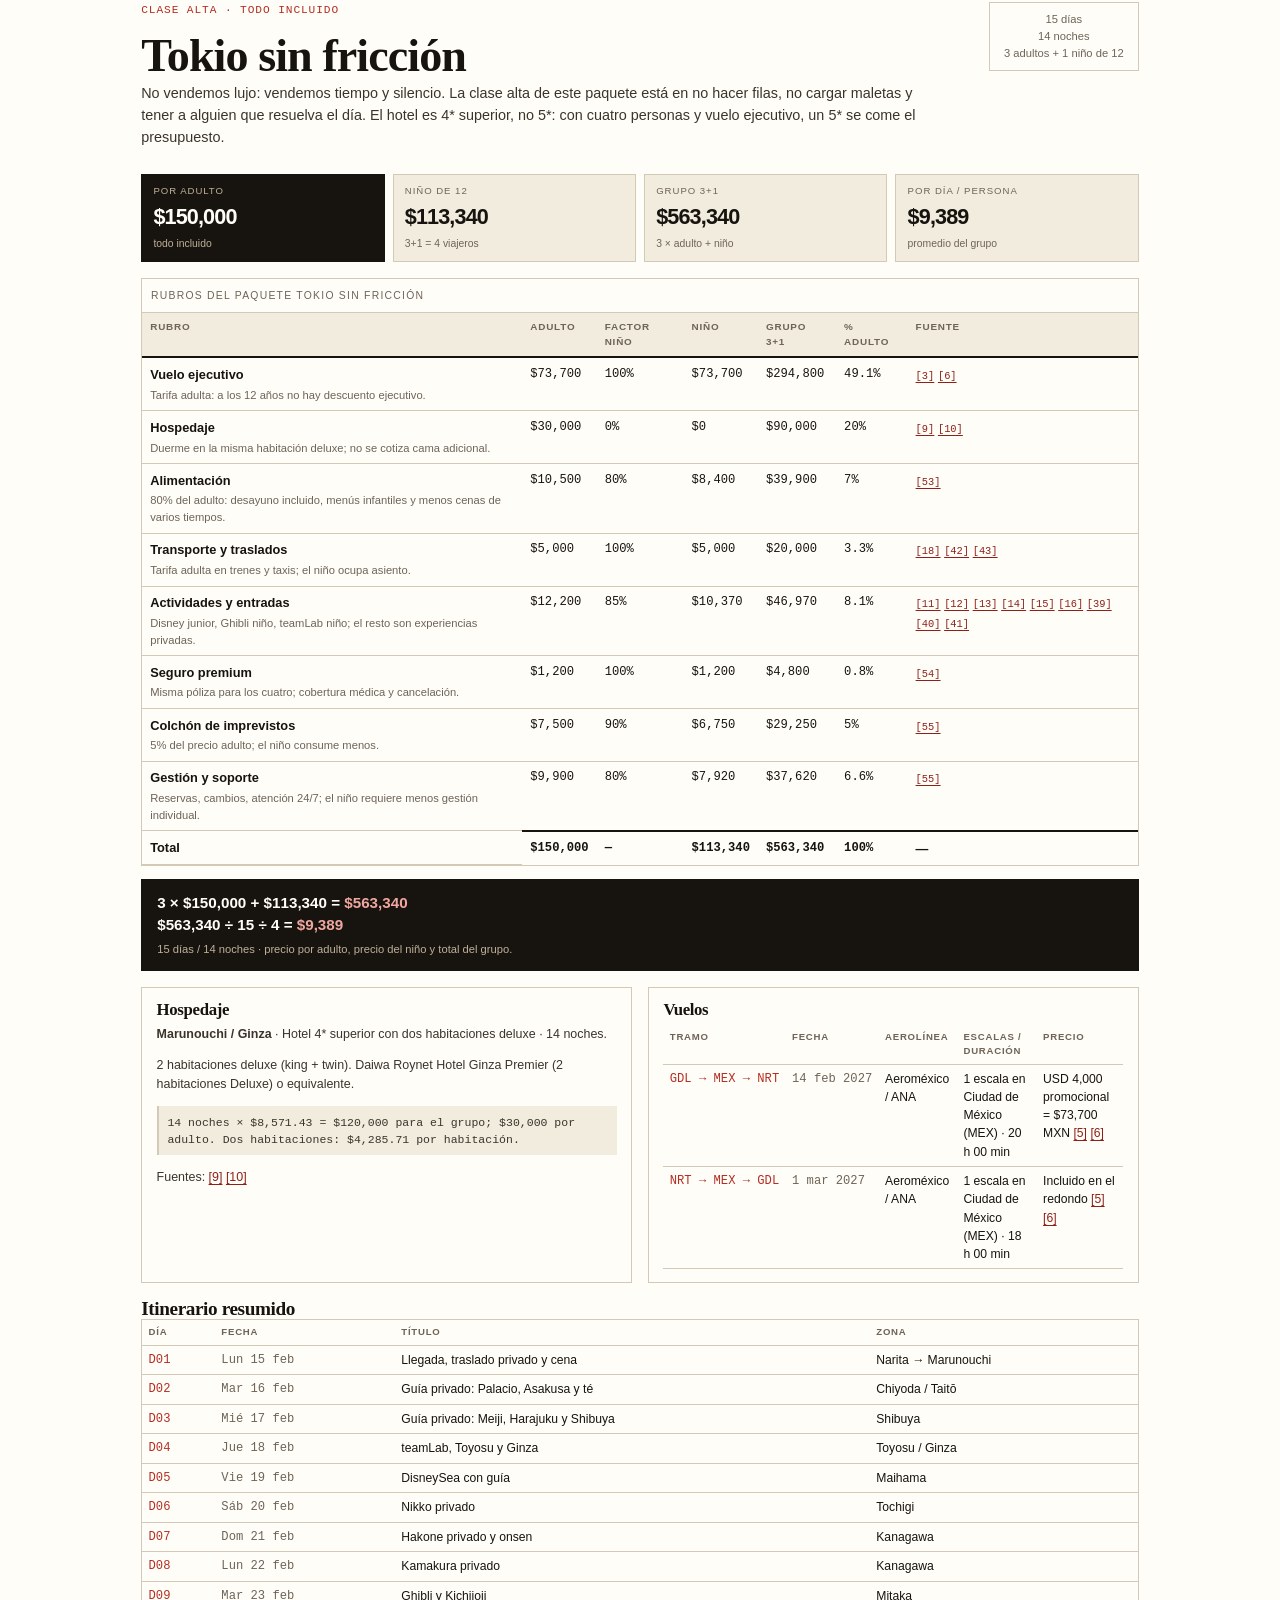
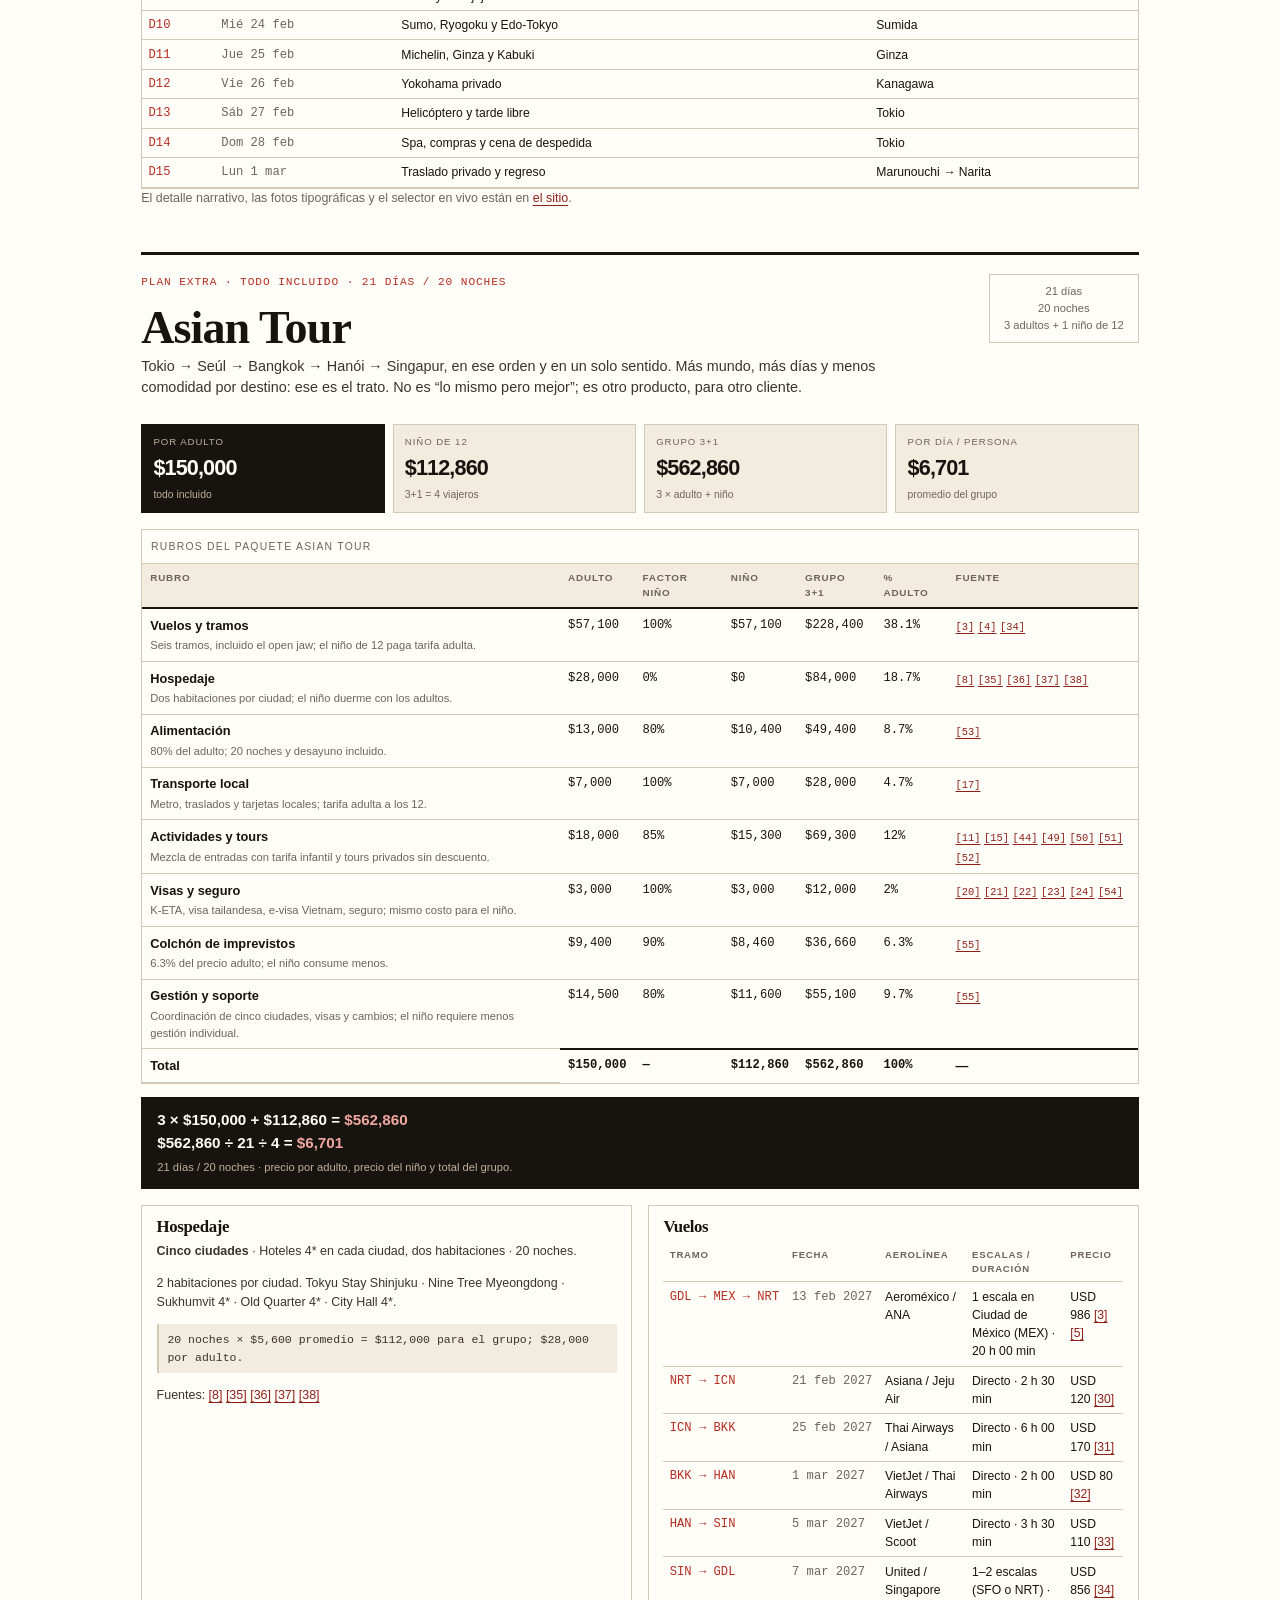
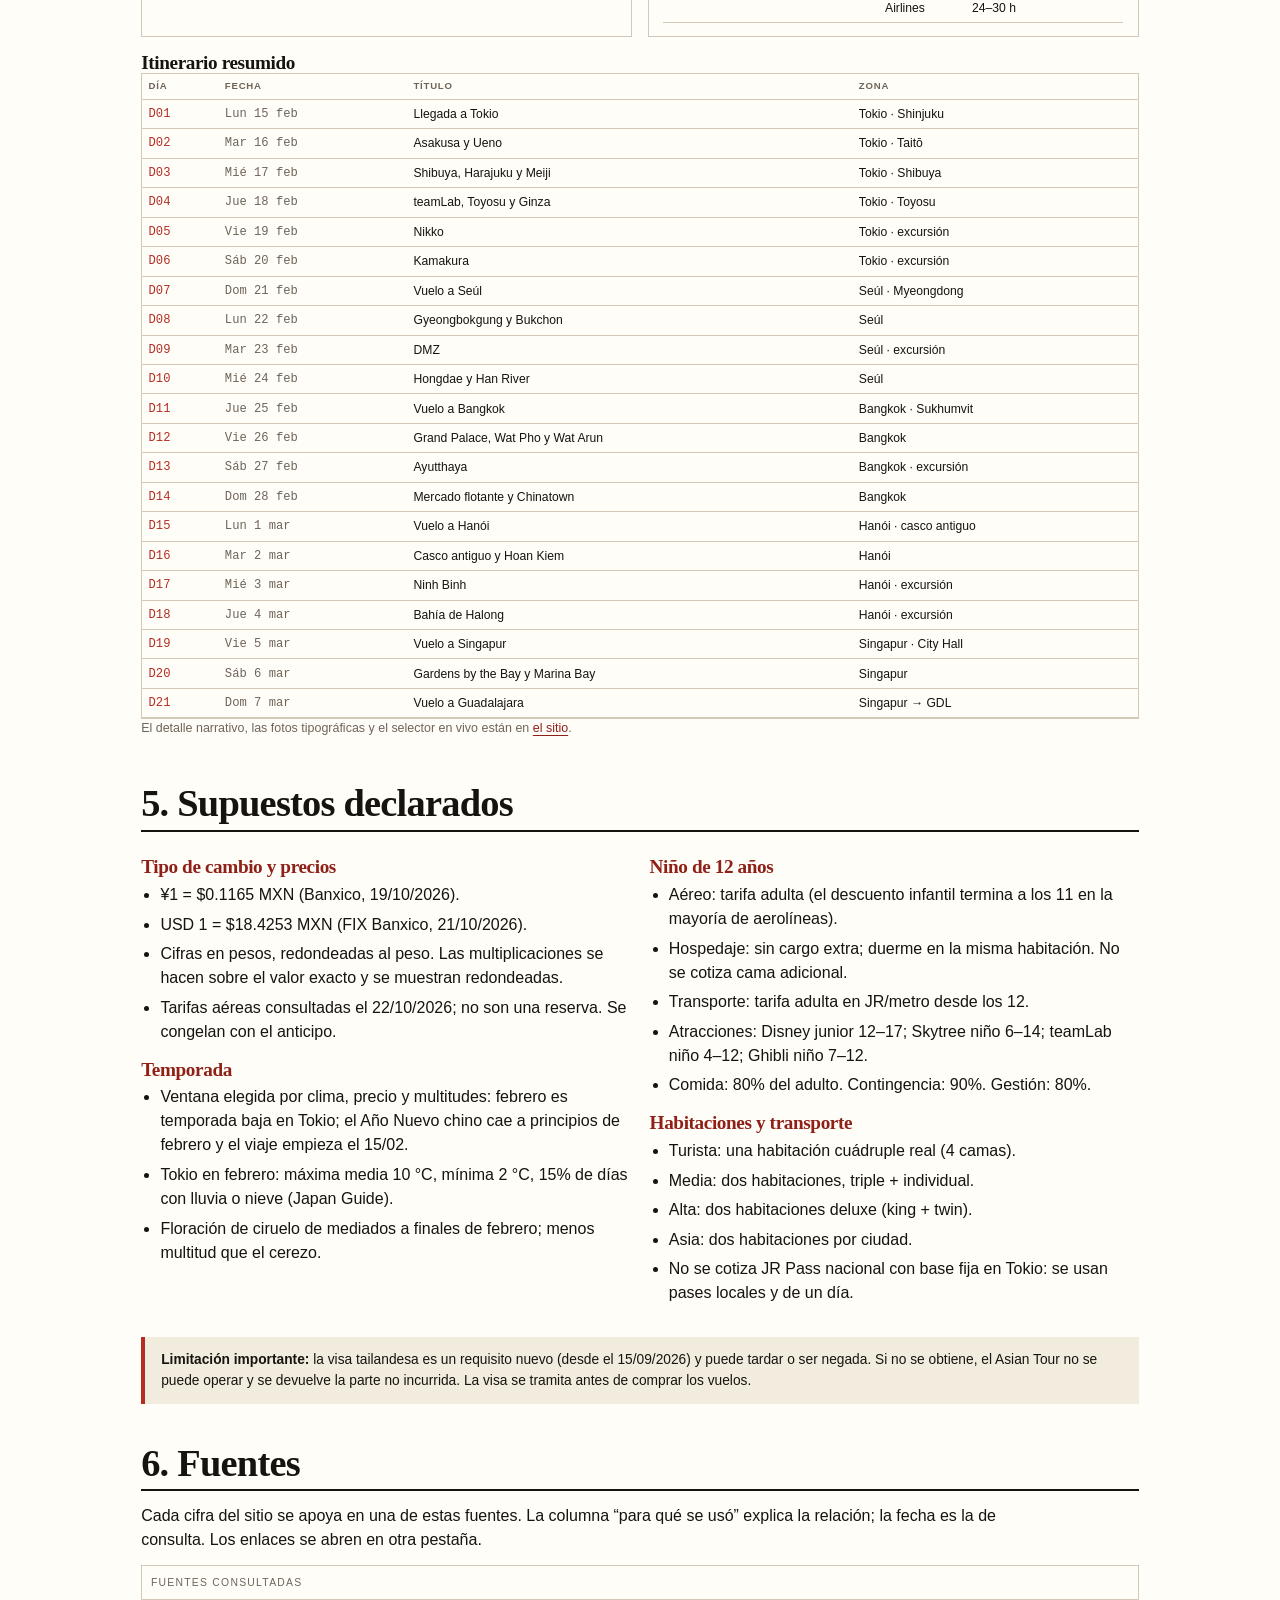
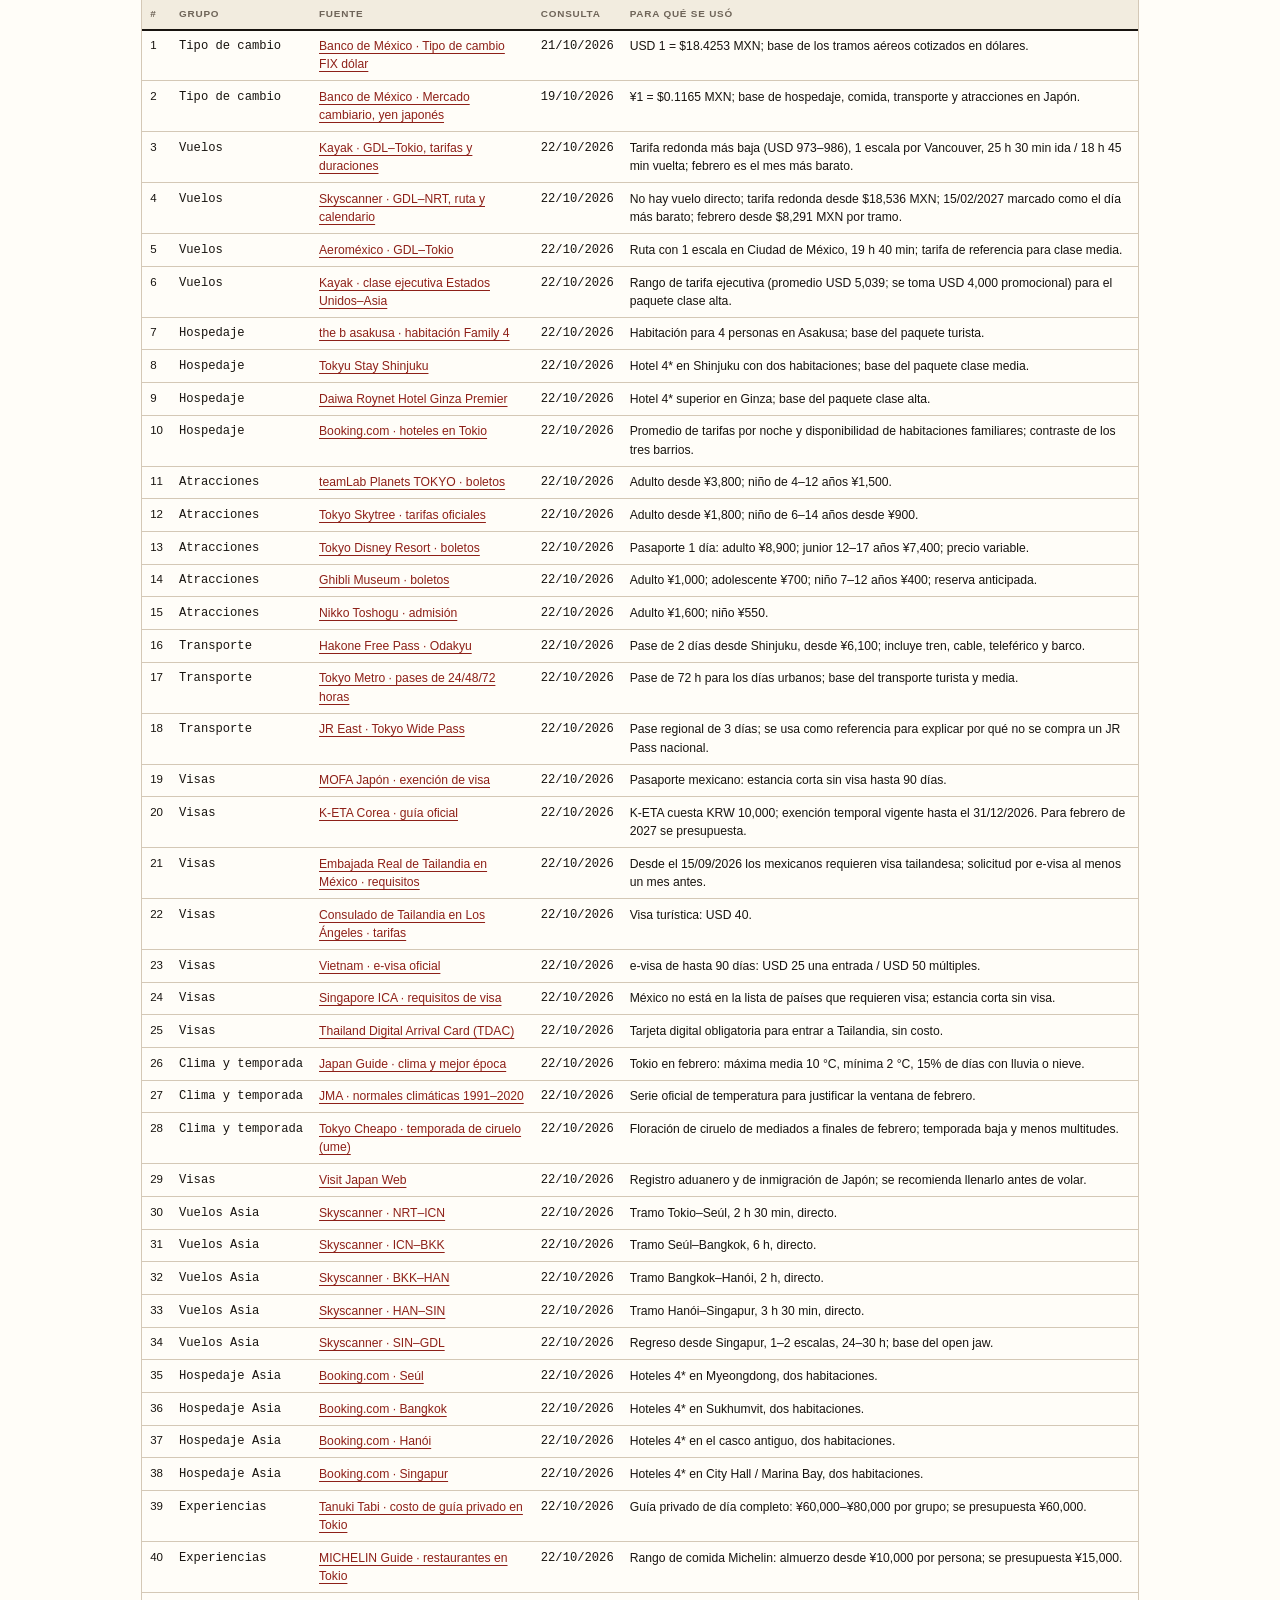
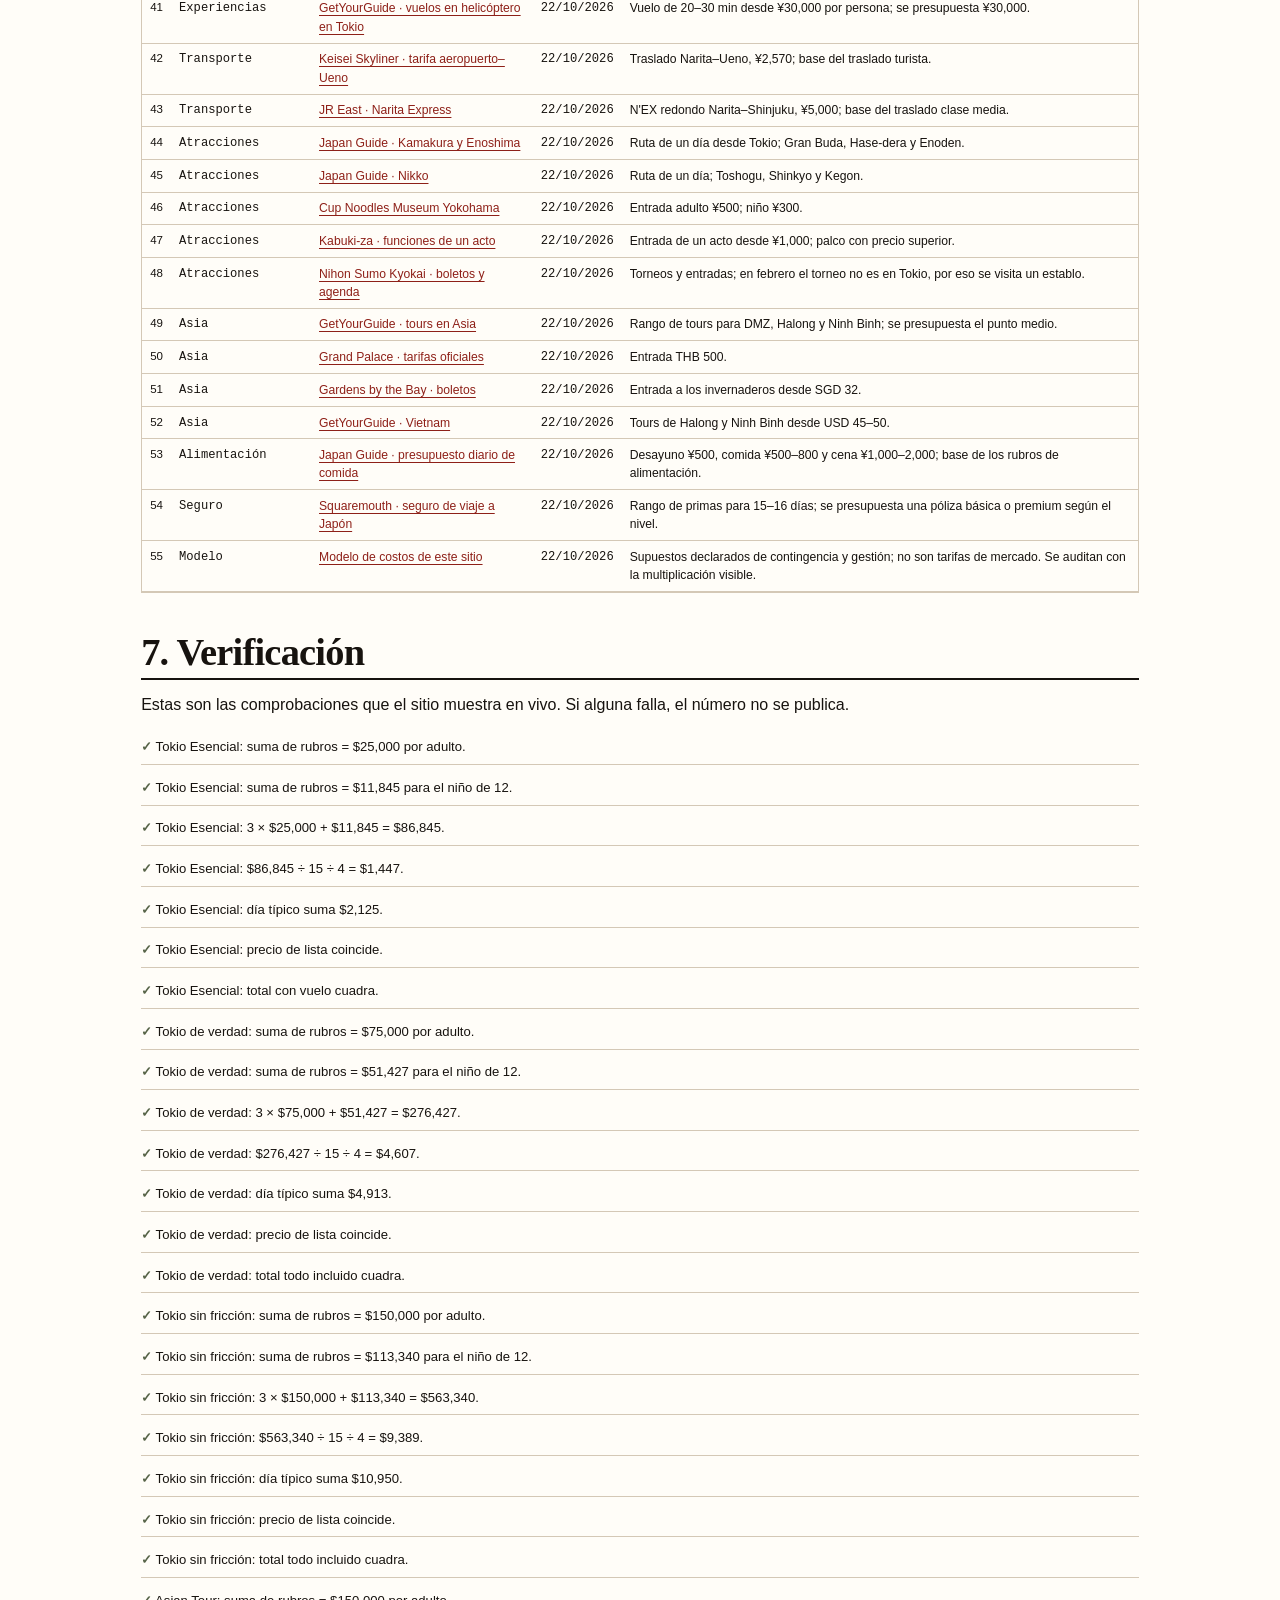
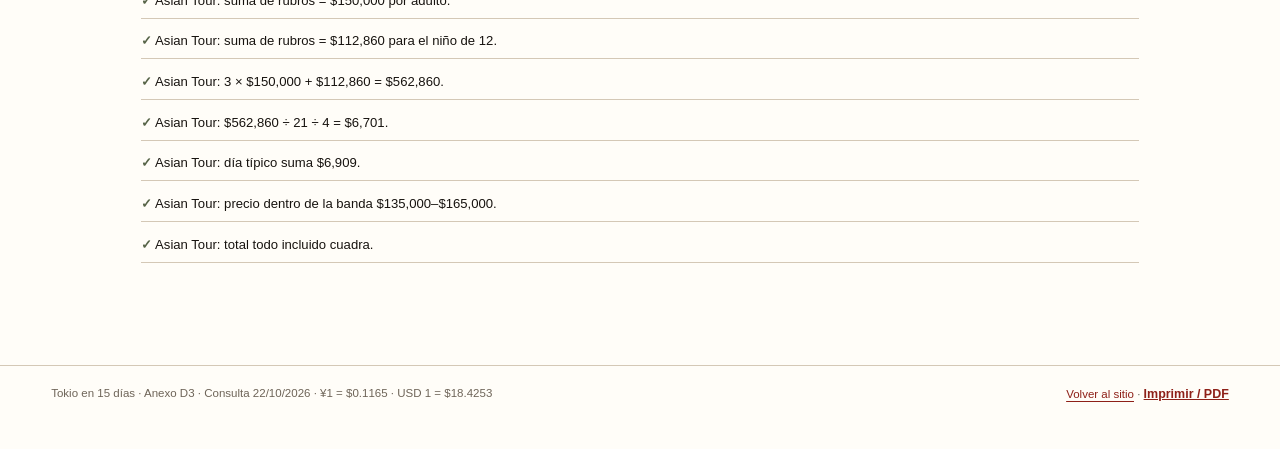
==== commit 01187f18: "Ajusta notas de temporada y respaldo final" ====
--- a/anexo.html
+++ b/anexo.html
@@ -63,7 +63,7 @@
           </ul>
           <h3>Temporada</h3>
           <ul>
-            <li>Ventana elegida por clima, precio y multitudes: febrero es temporada baja en Tokio; el Año Nuevo chino cae el 6/02/2027 y el viaje empieza el 15/02.</li>
+            <li>Ventana elegida por clima, precio y multitudes: febrero es temporada baja en Tokio; el Año Nuevo chino cae a principios de febrero y el viaje empieza el 15/02.</li>
             <li>Tokio en febrero: máxima media 10 °C, mínima 2 °C, 15% de días con lluvia o nieve (Japan Guide).</li>
             <li>Floración de ciruelo de mediados a finales de febrero; menos multitud que el cerezo.</li>
           </ul>
